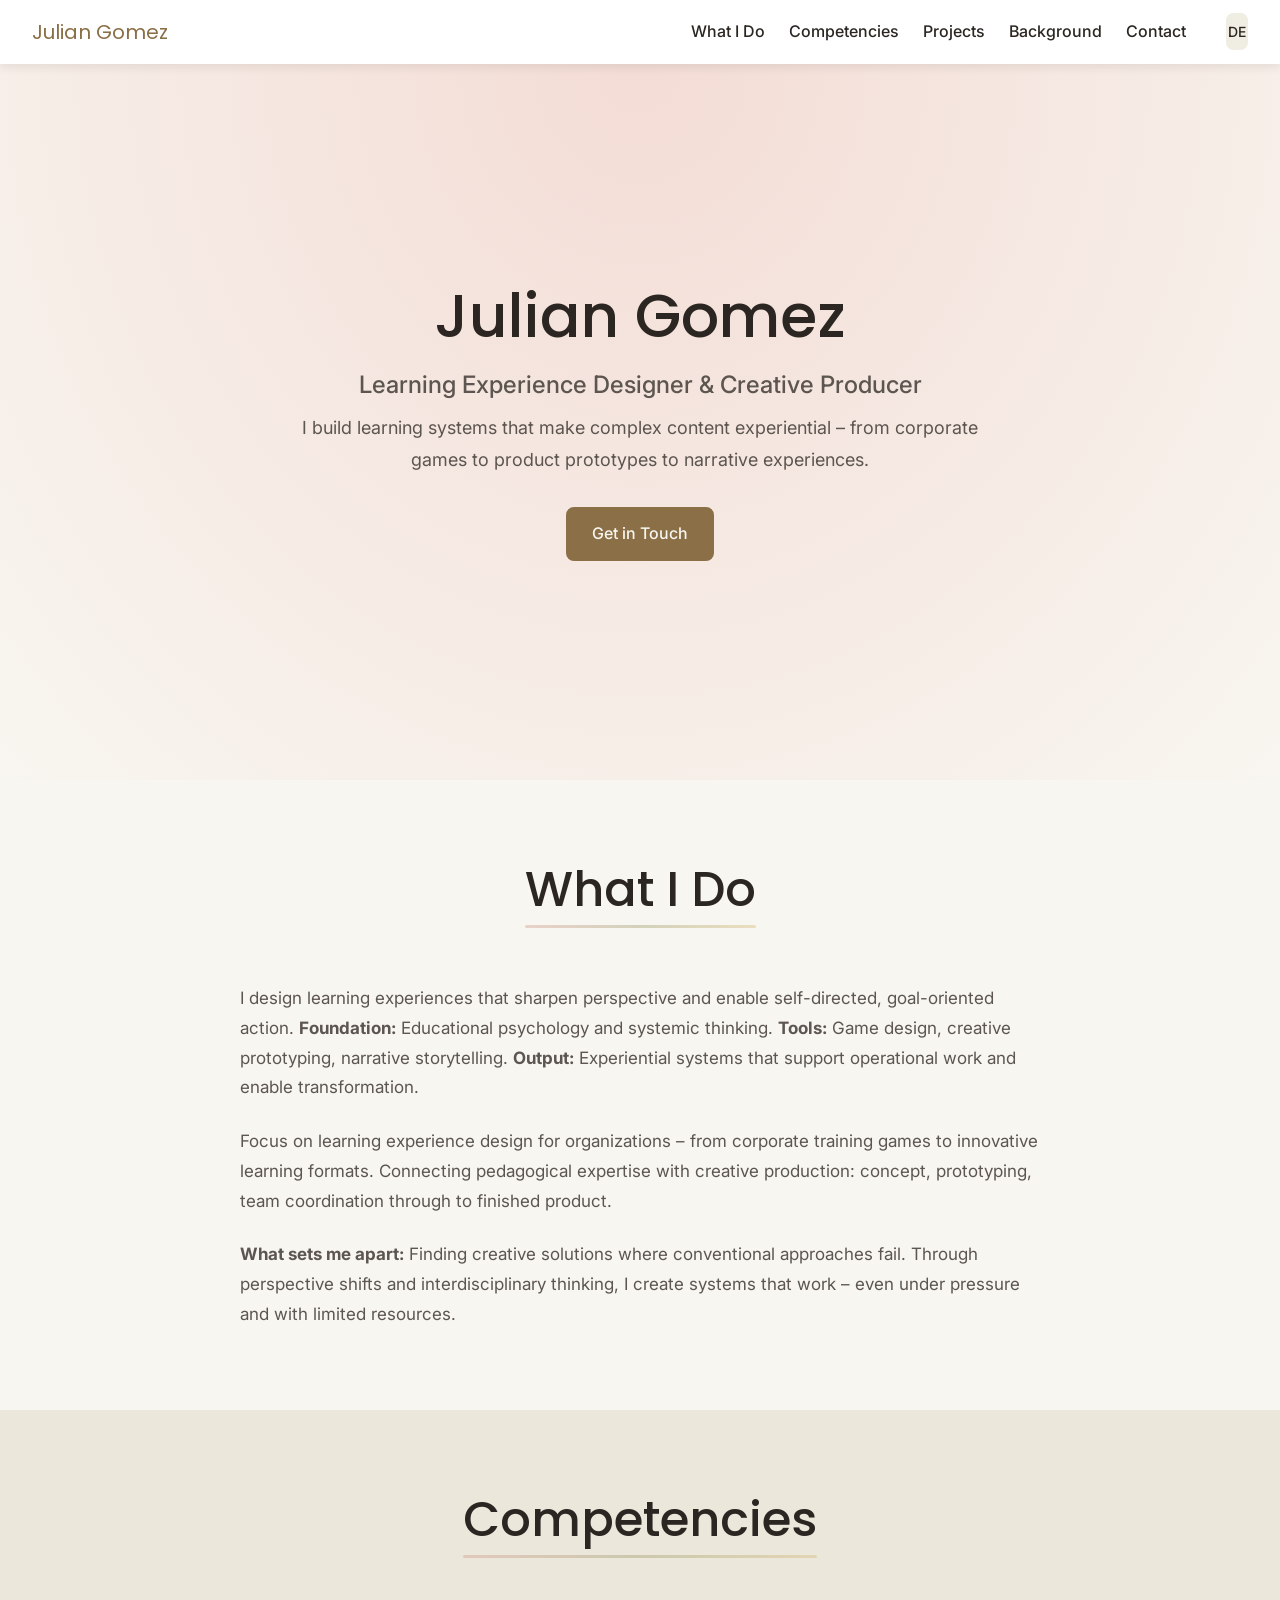
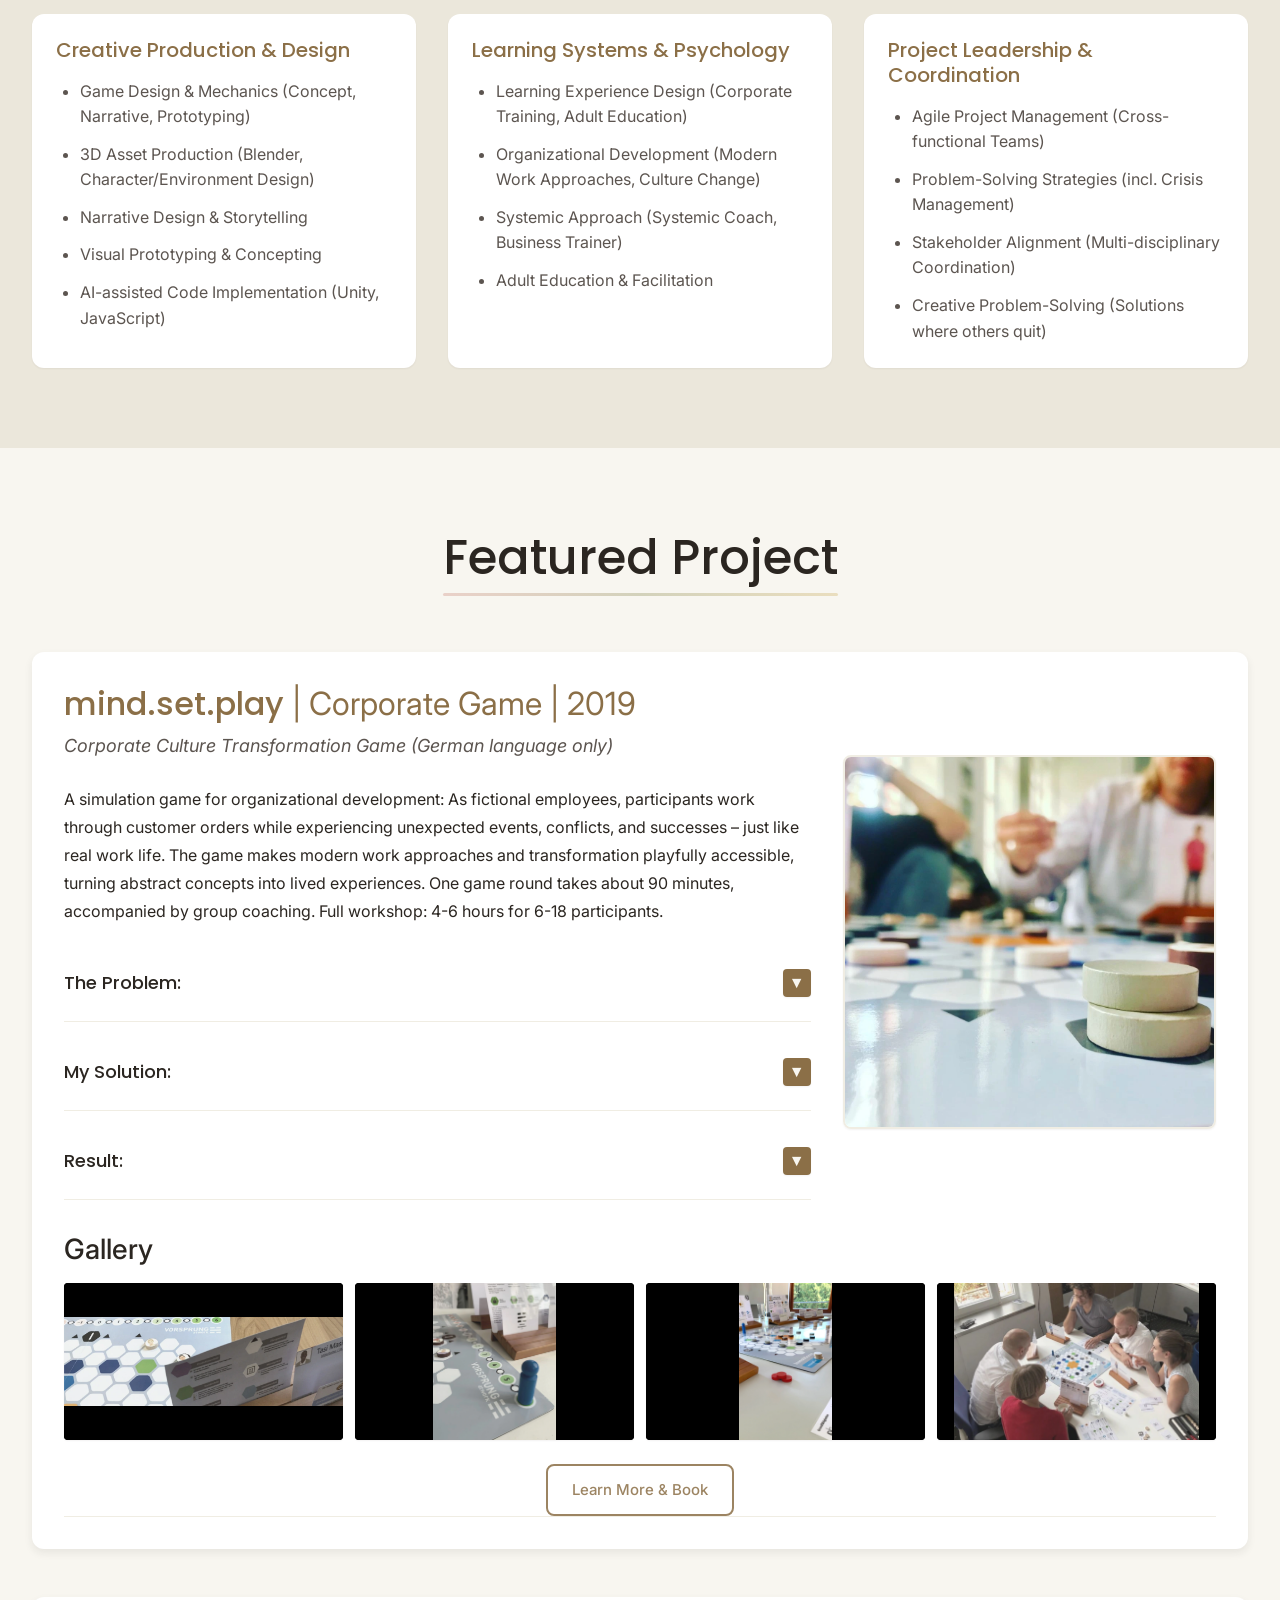
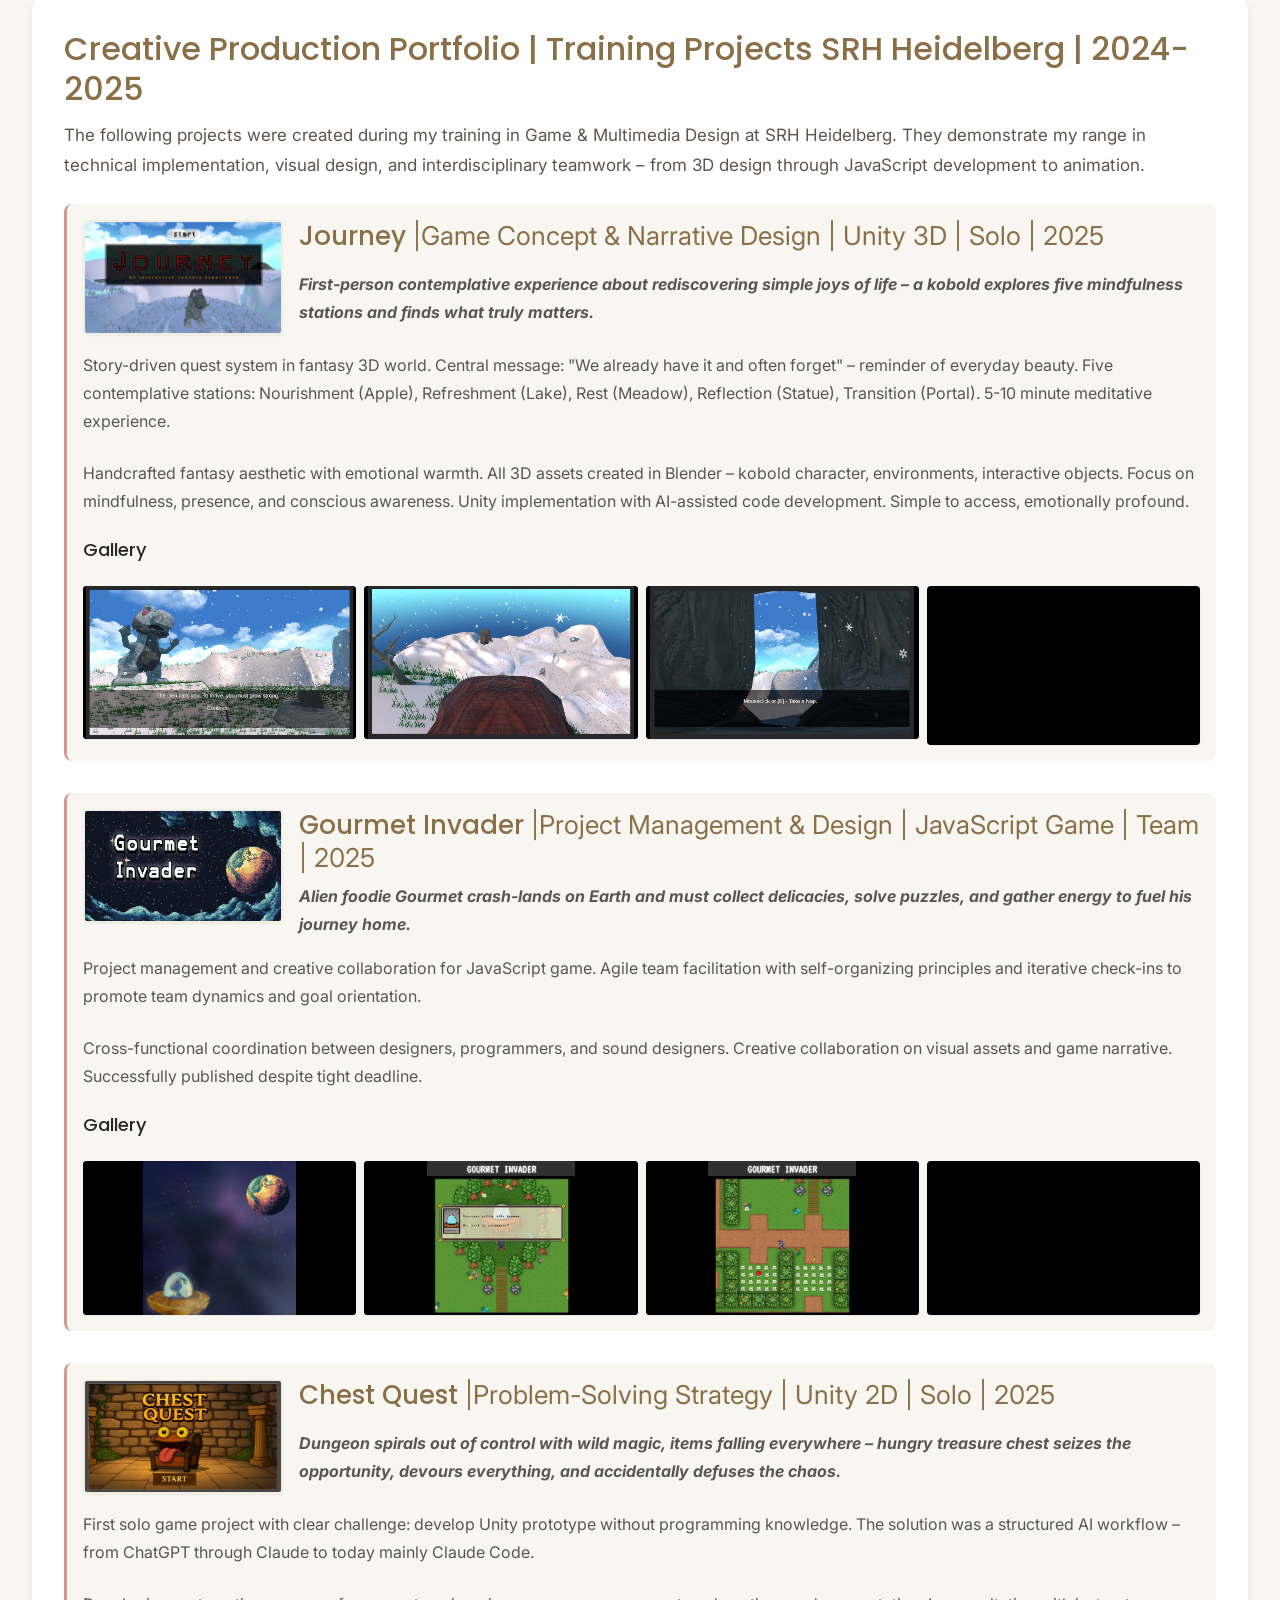
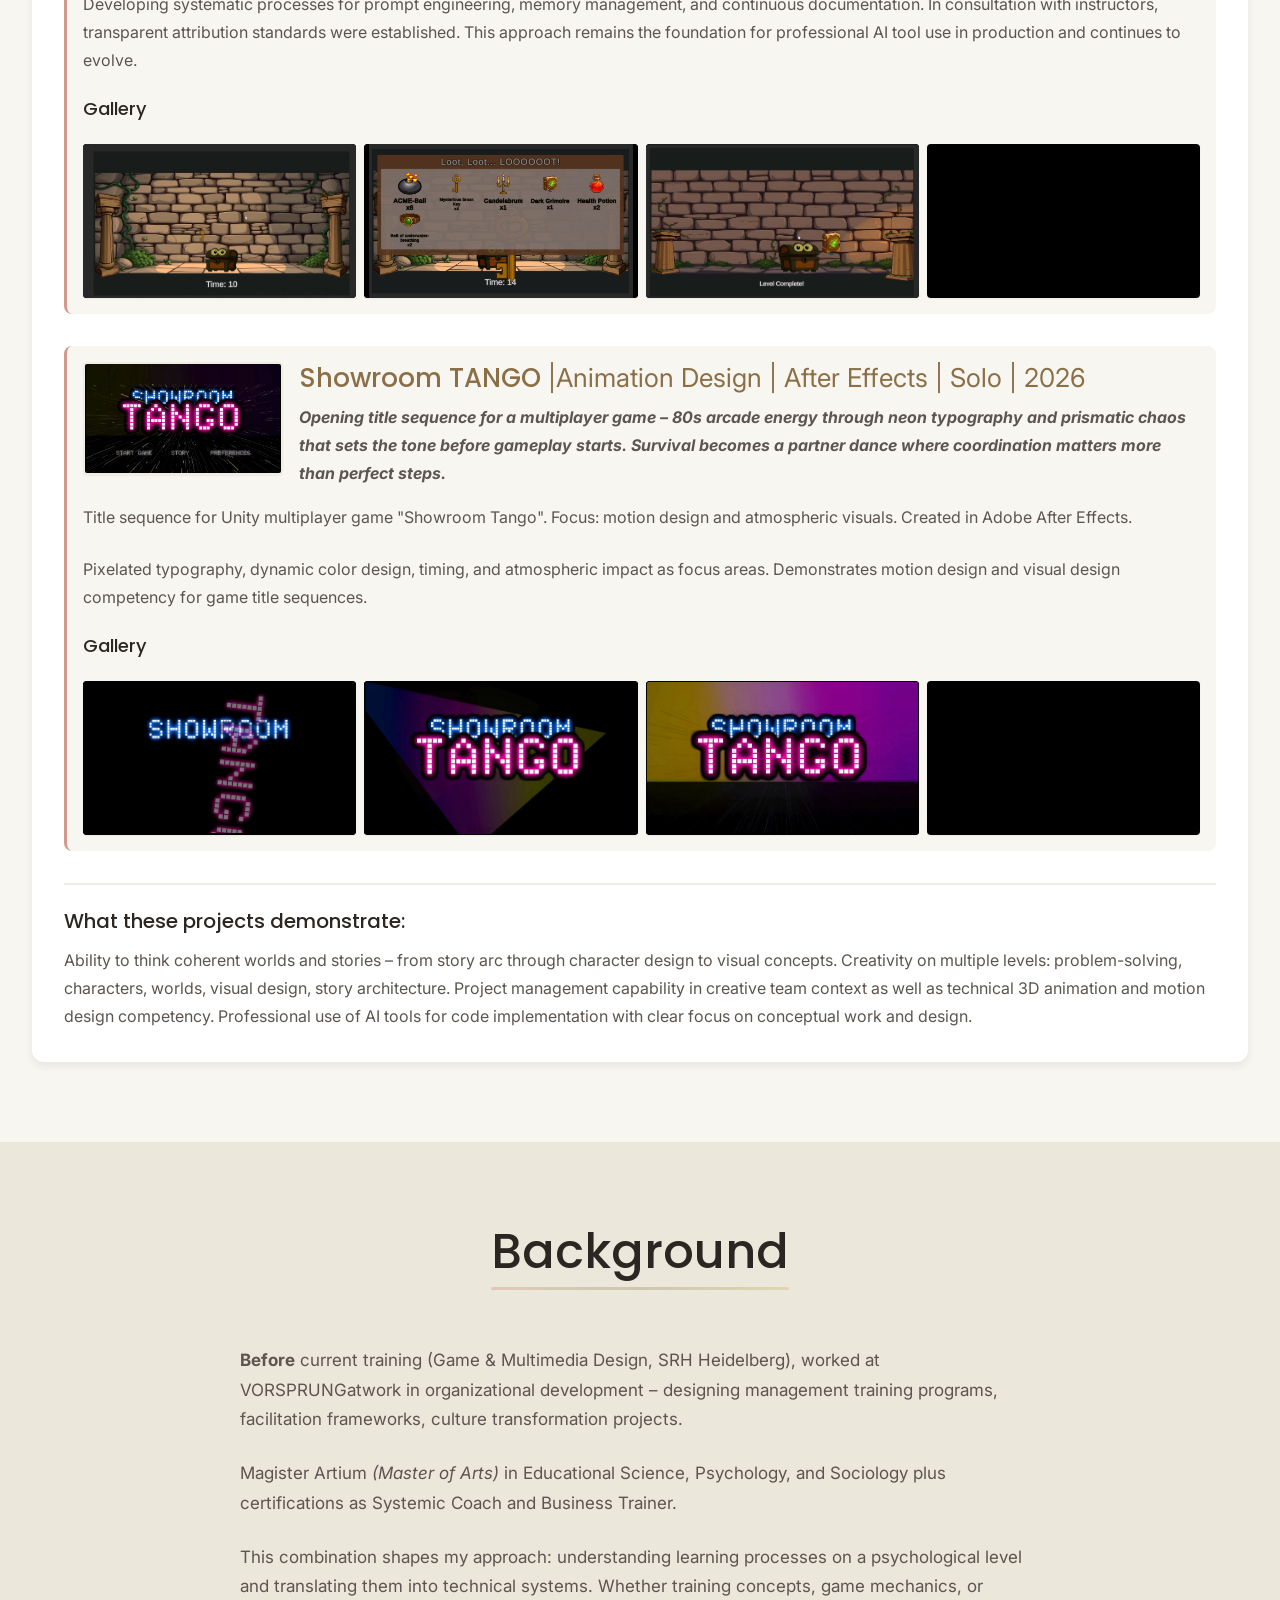
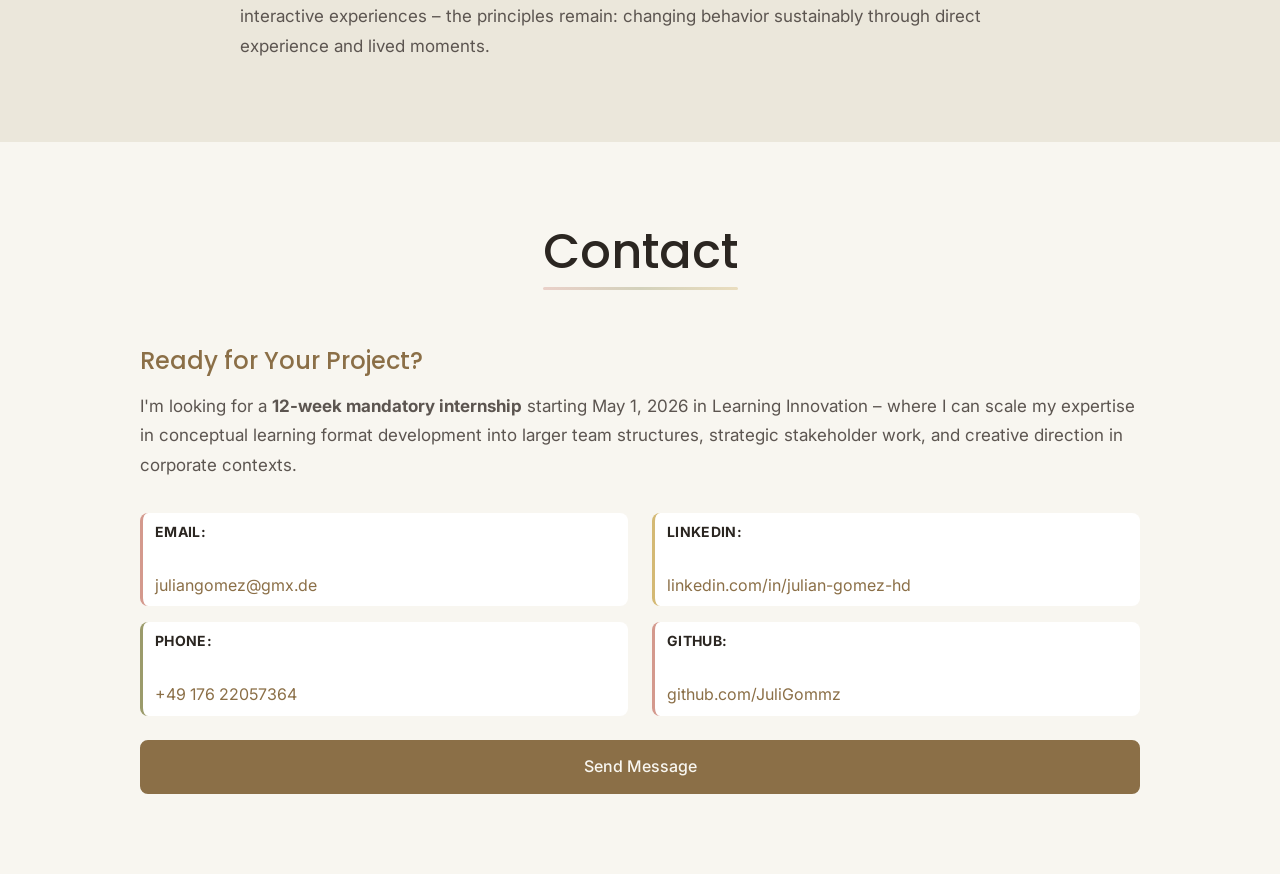
==== index-en.html @ b757d5c6 "feat: Migrate images to WebP and fix video layout issues - Convert all project images from JPG/PNG t" ====
<!DOCTYPE html>
<html lang="en">
<head>
    <meta charset="UTF-8">
    <meta name="viewport" content="width=device-width, initial-scale=1.0">

    <!-- SEO Meta Tags -->
    <meta name="description" content="Julian Gomez - Learning Experience Designer & Creative Producer. Creating playful learning systems that make complex content experiential.">
    <meta name="author" content="Julian Gomez">
    <meta name="keywords" content="Learning Experience Design, Game Design, Creative Production, Corporate Training, Julian Gomez">

    <!-- Security Headers -->
    <meta http-equiv="X-Content-Type-Options" content="nosniff">
    <meta http-equiv="X-Frame-Options" content="SAMEORIGIN">
    <meta name="referrer" content="strict-origin-when-cross-origin">

    <!-- Open Graph / Social Media Meta Tags -->
    <meta property="og:type" content="website">
    <meta property="og:title" content="Julian Gomez - Learning Experience Designer">
    <meta property="og:description" content="Creating playful learning systems that make complex content experiential.">
    <meta property="og:locale" content="en_US">

    <title>Julian Gomez - Learning Experience Designer & Creative Producer</title>

    <!-- Preconnect for Performance -->
    <link rel="preconnect" href="https://fonts.googleapis.com">
    <link rel="preconnect" href="https://fonts.gstatic.com" crossorigin>

    <!-- Google Fonts with display=swap for better performance -->
    <link href="https://fonts.googleapis.com/css2?family=Poppins:wght@400;500;600&family=Inter:wght@400;500;600&display=swap" rel="stylesheet">

    <!-- Stylesheet -->
    <link rel="stylesheet" href="css/styles.css?v=20260118b">
</head>

<body>

    <!-- HEADER NAVIGATION -->
    <header class="header">
        <div class="container">
            <nav class="nav">
                <div class="nav__brand">
                    <a href="#hero">Julian Gomez</a>
                </div>
                <button class="nav__toggle" aria-label="Toggle navigation">
                    <span></span>
                    <span></span>
                    <span></span>
                </button>
                <ul class="nav__menu">
                    <li><a href="#about">What I Do</a></li>
                    <li><a href="#competencies">Competencies</a></li>
                    <li><a href="#featured-work">Projects</a></li>
                    <li><a href="#background">Background</a></li>
                    <li><a href="#contact">Contact</a></li>
                    <li class="nav__lang">
                        <a href="index.html" class="lang-toggle" data-lang="en" aria-label="Zur deutschen Version wechseln">DE</a>
                    </li>
                </ul>
            </nav>
        </div>
    </header>

    <!-- SECTION 1: HERO -->
    <section id="hero" class="section section--hero">
        <div class="container">
            <div class="hero">
                <h1 class="hero__title">Julian Gomez</h1>
                <h2 class="hero__subtitle">Learning Experience Designer & Creative Producer</h2>
                <p class="hero__tagline">
                    I build learning systems that make complex content experiential –
                    from corporate games to product prototypes to narrative experiences.
                </p>
                <div class="hero__cta">
                    <a href="#contact" class="btn btn--primary">Get in Touch</a>
                </div>
            </div>
        </div>
    </section>

    <!-- SECTION 2: WHAT I DO -->
    <section id="about" class="section">
        <div class="container">
            <div class="section__header">
                <h2 class="section__title">What I Do</h2>
            </div>

            <div class="about-content">
                <p>
                    I design learning experiences that sharpen perspective and enable self-directed, goal-oriented action.
                    <strong>Foundation:</strong> Educational psychology and systemic thinking.
                    <strong>Tools:</strong> Game design, creative prototyping, narrative storytelling.
                    <strong>Output:</strong> Experiential systems that support operational work and
                    enable transformation.
                </p>

                <p>
                    Focus on learning experience design for organizations – from corporate
                    training games to innovative learning formats. Connecting pedagogical
                    expertise with creative production: concept, prototyping, team coordination
                    through to finished product.
                </p>

                <p>
                    <strong>What sets me apart:</strong> Finding creative solutions where conventional
                    approaches fail. Through perspective shifts and interdisciplinary thinking,
                    I create systems that work – even under pressure and with limited resources.
                </p>
            </div>
        </div>
    </section>

    <!-- SECTION 3: COMPETENCIES -->
    <section id="competencies" class="section section--tinted">
        <div class="container">
            <div class="section__header">
                <h2 class="section__title">Competencies</h2>
            </div>

            <div class="competency-grid">
                <div class="competency-pillar">
                    <h3>Creative Production & Design</h3>
                    <ul>
                        <li>Game Design & Mechanics (Concept, Narrative, Prototyping)</li>
                        <li>3D Asset Production (Blender, Character/Environment Design)</li>
                        <li>Narrative Design & Storytelling</li>
                        <li>Visual Prototyping & Concepting</li>
                        <li>AI-assisted Code Implementation (Unity, JavaScript)</li>
                    </ul>
                </div>

                <div class="competency-pillar">
                    <h3>Learning Systems & Psychology</h3>
                    <ul>
                        <li>Learning Experience Design (Corporate Training, Adult Education)</li>
                        <li>Organizational Development (Modern Work Approaches, Culture Change)</li>
                        <li>Systemic Approach (Systemic Coach, Business Trainer)</li>
                        <li>Adult Education & Facilitation</li>
                    </ul>
                </div>

                <div class="competency-pillar">
                    <h3>Project Leadership & Coordination</h3>
                    <ul>
                        <li>Agile Project Management (Cross-functional Teams)</li>
                        <li>Problem-Solving Strategies (incl. Crisis Management)</li>
                        <li>Stakeholder Alignment (Multi-disciplinary Coordination)</li>
                        <li>Creative Problem-Solving (Solutions where others quit)</li>
                    </ul>
                </div>
            </div>
        </div>
    </section>

    <!-- SECTION 4: FEATURED WORK -->
    <section id="featured-work" class="section">
        <div class="container">
            <div class="section__header">
                <h2 class="section__title">Featured Project</h2>
            </div>

            <!-- Featured Project #1: mind.set.play -->
            <article class="featured-project">
                <div class="featured-project__content">
                    <div class="featured-project__text">
                        <h3 class="featured-project__title"><span class="game-name">mind.set.play</span> <span class="project-meta-inline">| Corporate Game | 2019</span></h3>
                        <p class="featured-project__subtitle">Corporate Culture Transformation Game (German language only)</p>

                        <p class="featured-project__description">
                            A simulation game for organizational development: As fictional employees,
                            participants work through customer orders while experiencing unexpected
                            events, conflicts, and successes – just like real work life.
                            The game makes modern work approaches and transformation playfully
                            accessible, turning abstract concepts into lived experiences.
                            One game round takes about 90 minutes, accompanied by group coaching.
                            Full workshop: 4-6 hours for 6-18 participants.
                        </p>

                        <div class="project-section collapsible">
                            <h4 class="collapsible-header">The Problem: <span class="toggle-icon">▼</span></h4>
                            <div class="collapsible-content">
                                <p>
                                    A previous attempt to turn VORSPRUNGatwork's consulting approach –
                                    based on modern work methods – into an experiential simulation game
                                    failed despite five-figure investment and external expertise. The team
                                    was skeptical about game-based learning. I got the project without
                                    knowing this history.
                                </p>
                            </div>
                        </div>

                        <div class="project-section collapsible">
                            <h4 class="collapsible-header">My Solution: <span class="toggle-icon">▼</span></h4>
                            <div class="collapsible-content">
                                <p>
                                    Iterative development with continuous stakeholder feedback.
                                    Focus on simplicity: Role-switching mechanics combined with
                                    VUCA event simulation. Players directly experience how personal
                                    mindset and team dynamics work under pressure. Ready for deployment
                                    with 6-18 participants and facilitator guide.
                                </p>
                            </div>
                        </div>

                        <div class="project-section collapsible">
                            <h4 class="collapsible-header">Result: <span class="toggle-icon">▼</span></h4>
                            <div class="collapsible-content">
                                <p>
                                    Successfully deployed in corporate training sessions. From skeptical
                                    team to working product.
                                </p>

                                <p>
                                    <strong>Proof:</strong> Creative perspective shifts
                                    solve problems where conventional approaches fail.
                                </p>
                            </div>
                        </div>
                    </div>

                    <div class="featured-project__image">
                        <img src="media/images/mindsetplay-thumbnail.webp" alt="mind.set.play board game overview" class="featured-thumbnail">
                    </div>
                </div>

                <!-- Gallery -->
                <div class="project-gallery collapsible">
                    <h4 class="gallery-title collapsible-header">Gallery <span class="toggle-icon">▼</span></h4>
                    <div class="gallery-grid collapsible-content">
                        <div class="gallery-item" data-lightbox="mindsetplay-1">
                            <img src="media/images/mindsetplay-1.webp" alt="mind.set.play board game overview with role cards and VUCA mechanics" loading="lazy">
                            <p class="gallery-caption">Board game overview with role cards and VUCA mechanics</p>
                        </div>
                        <div class="gallery-item" data-lightbox="mindsetplay-2">
                            <img src="media/images/mindsetplay-2.webp" alt="mind.set.play gameplay session with corporate team participants" loading="lazy">
                            <p class="gallery-caption">Gameplay session with corporate team participants</p>
                        </div>
                        <div class="gallery-item" data-lightbox="mindsetplay-3">
                            <img src="media/images/mindsetplay-3.webp" alt="mind.set.play game materials and facilitator guide closeup" loading="lazy">
                            <p class="gallery-caption">Game materials and facilitator guide closeup</p>
                        </div>
                        <div class="gallery-item" data-lightbox="mindsetplay-4">
                            <img src="media/images/mindsetplay-4.webp" alt="mind.set.play workshop debrief discussion in corporate setting" loading="lazy">
                            <p class="gallery-caption">Workshop debrief discussion in corporate setting</p>
                        </div>
                    </div>

                    <!-- Testimonial -->
                    <blockquote class="testimonial-placeholder">
                        <p>"Lorem ipsum dolor sit amet, consetetur sadipscing elitr, sed diam nonumy eirmod tempor invidunt ut labore et dolore magna aliquyam erat, sed diam voluptua. At vero eos et accusam et justo duo dolores et ea"</p>
                        <cite>— Name available on request</cite>
                    </blockquote>

                    <!-- VORSPRUNGatwork CTA -->
                    <div class="project-cta-group">
                        <a href="https://vorsprungat.work/leistungen/mind-set-play/" target="_blank" rel="noopener" class="btn btn--secondary">
                            Learn More & Book
                        </a>
                    </div>
                </div>
            </article>

            <!-- Featured Project #2: Creative Production Range -->
            <article class="featured-project">
                <div class="project-header-simple">
                    <h3 class="featured-project__title">Creative Production Portfolio | Training Projects SRH Heidelberg | 2024-2025</h3>
                    <p class="project-intro">
                        The following projects were created during my training in Game & Multimedia Design
                        at SRH Heidelberg. They demonstrate my range in technical implementation,
                        visual design, and interdisciplinary teamwork – from 3D design through
                        JavaScript development to animation.
                    </p>
                </div>

                <div class="project-mini">
                    <h4 class="project-mini__title"><span class="game-name">Journey</span> <span class="project-meta-inline">|Game Concept & Narrative Design | Unity 3D | Solo | 2025</span></h4>
                    <img src="media/images/journey-thumbnail.webp" alt="Journey 3D game thumbnail" class="project-mini-thumb">
                    <p><strong><em>First-person contemplative experience about rediscovering simple joys of life – a kobold explores five mindfulness stations and finds what truly matters.</em></strong></p>
                    <p>Story-driven quest system in fantasy 3D world. Central message: "We already have it and often forget" – reminder of everyday beauty. Five contemplative stations: Nourishment (Apple), Refreshment (Lake), Rest (Meadow), Reflection (Statue), Transition (Portal). 5-10 minute meditative experience.</p>
                    <p>Handcrafted fantasy aesthetic with emotional warmth. All 3D assets created in Blender – kobold character, environments, interactive objects. Focus on mindfulness, presence, and conscious awareness. Unity implementation with AI-assisted code development. Simple to access, emotionally profound.</p>

                    <h5 class="mini-gallery-title">Gallery</h5>
                    <div class="mini-gallery">
                        <div class="gallery-item-mini" data-lightbox="journey-1">
                            <img src="media/images/Journey-1.webp" alt="Journey - Main scene" loading="lazy">
                        </div>
                        <div class="gallery-item-mini" data-lightbox="journey-2">
                            <img src="media/images/Journey-2.webp" alt="Journey - Environment design" loading="lazy">
                        </div>
                        <div class="gallery-item-mini" data-lightbox="journey-3">
                            <img src="media/images/Journey-3.webp" alt="Journey - Gameplay scene" loading="lazy">
                        </div>
                        <div class="gallery-item-mini video-item" data-lightbox="journey-video">
                            <div style="padding:58.45% 0 0 0;position:relative;">
                                <iframe src="https://player.vimeo.com/video/1155971950?badge=0&amp;autopause=0&amp;player_id=0&amp;app_id=58479&amp;autoplay=1&amp;muted=1" frameborder="0" allow="autoplay; fullscreen; picture-in-picture; clipboard-write; encrypted-media; web-share" referrerpolicy="strict-origin-when-cross-origin" style="position:absolute;top:0;left:0;width:100%;height:100%;" title="Journey"></iframe>
                            </div>
                        </div>
                    </div>
                </div>

                <div class="project-mini">
                    <h4 class="project-mini__title"><span class="game-name">Gourmet Invader</span> <span class="project-meta-inline">|Project Management & Design | JavaScript Game | Team | 2025</span></h4>
                    <img src="media/images/gourmet-thumbnail.webp" alt="Gourmet Invader game thumbnail" class="project-mini-thumb">
                    <p><strong><em>Alien foodie Gourmet crash-lands on Earth and must collect delicacies, solve puzzles, and gather energy to fuel his journey home.</em></strong></p>
                    <p>Project management and creative collaboration for JavaScript game. Agile team facilitation with self-organizing principles and iterative check-ins to promote team dynamics and goal orientation.</p>
                    <p>Cross-functional coordination between designers, programmers, and sound designers. Creative collaboration on visual assets and game narrative. Successfully published despite tight deadline.</p>

                    <h5 class="mini-gallery-title">Gallery</h5>
                    <div class="mini-gallery">
                        <div class="gallery-item-mini" data-lightbox="gourmet-1">
                            <img src="media/images/gourmet-gameplay-1.webp" alt="Gourmet Invader - Gameplay scene 1" loading="lazy">
                        </div>
                        <div class="gallery-item-mini" data-lightbox="gourmet-2">
                            <img src="media/images/gourmet-gameplay-2.webp" alt="Gourmet Invader - Gameplay scene 2" loading="lazy">
                        </div>
                        <div class="gallery-item-mini" data-lightbox="gourmet-3">
                            <img src="media/images/gourmet-gameplay-3.webp" alt="Gourmet Invader - Gameplay scene 3" loading="lazy">
                        </div>
                        <div class="gallery-item-mini video-item" data-lightbox="gourmet-video">
                            <div style="padding:56.25% 0 0 0;position:relative;">
                                <iframe src="https://player.vimeo.com/video/1155972528?badge=0&amp;autopause=0&amp;player_id=0&amp;app_id=58479&amp;autoplay=1&amp;muted=1&amp;loop=1" frameborder="0" allow="autoplay; fullscreen; picture-in-picture; clipboard-write; encrypted-media; web-share" referrerpolicy="strict-origin-when-cross-origin" style="position:absolute;top:0;left:0;width:100%;height:100%;" title="gourmet-gameplay1"></iframe>
                            </div>
                        </div>
                    </div>
                </div>

                <div class="project-mini">
                    <h4 class="project-mini__title"><span class="game-name">Chest Quest</span> <span class="project-meta-inline">|Problem-Solving Strategy | Unity 2D | Solo | 2025</span></h4>
                    <img src="media/images/chest-thumbnail.webp" alt="Chest Quest game thumbnail" class="project-mini-thumb">
                    <p><strong><em>Dungeon spirals out of control with wild magic, items falling everywhere – hungry treasure chest seizes the opportunity, devours everything, and accidentally defuses the chaos.</em></strong></p>
                    <p>First solo game project with clear challenge: develop Unity prototype without programming knowledge. The solution was a structured AI workflow – from ChatGPT through Claude to today mainly Claude Code.</p>
                    <p>Developing systematic processes for prompt engineering, memory management, and continuous documentation. In consultation with instructors, transparent attribution standards were established. This approach remains the foundation for professional AI tool use in production and continues to evolve.</p>

                    <h5 class="mini-gallery-title">Gallery</h5>
                    <div class="mini-gallery">
                        <div class="gallery-item-mini" data-lightbox="chest-2">
                            <img src="media/images/Chest-2.webp" alt="Chest Quest - UI design" loading="lazy">
                        </div>
                        <div class="gallery-item-mini" data-lightbox="chest-3">
                            <img src="media/images/Chest-3.webp" alt="Chest Quest - Level design" loading="lazy">
                        </div>
                        <div class="gallery-item-mini" data-lightbox="chest-4">
                            <img src="media/images/Chest-4.webp" alt="Chest Quest - Character and environment" loading="lazy">
                        </div>
                        <div class="gallery-item-mini video-item" data-lightbox="chest-video">
                            <div style="padding:56.25% 0 0 0;position:relative;">
                                <iframe src="https://player.vimeo.com/video/1155972859?badge=0&amp;autopause=0&amp;player_id=0&amp;app_id=58479&amp;autoplay=1&amp;muted=1&amp;loop=1" frameborder="0" allow="autoplay; fullscreen; picture-in-picture; clipboard-write; encrypted-media; web-share" referrerpolicy="strict-origin-when-cross-origin" style="position:absolute;top:0;left:0;width:100%;height:100%;" title="Chest"></iframe>
                            </div>
                        </div>
                    </div>
                </div>

                <div class="project-mini">
                    <h4 class="project-mini__title"><span class="game-name">Showroom TANGO</span> <span class="project-meta-inline">|Animation Design | After Effects | Solo | 2026</span></h4>
                    <img src="media/images/Tango-thumbnail.webp" alt="Showroom TANGO animation thumbnail" class="project-mini-thumb">
                    <p><strong><em>Opening title sequence for a multiplayer game – 80s arcade energy through neon typography and prismatic chaos that sets the tone before gameplay starts. Survival becomes a partner dance where coordination matters more than perfect steps.</em></strong></p>
                    <p>Title sequence for Unity multiplayer game "Showroom Tango". Focus: motion design and atmospheric visuals. Created in Adobe After Effects.</p>
                    <p>Pixelated typography, dynamic color design, timing, and atmospheric impact as focus areas. Demonstrates motion design and visual design competency for game title sequences.</p>

                    <h5 class="mini-gallery-title">Gallery</h5>
                    <div class="mini-gallery">
                        <div class="gallery-item-mini" data-lightbox="tango-1">
                            <img src="media/images/Tango-1.webp" alt="Showroom TANGO - Neon typography opening" loading="lazy">
                        </div>
                        <div class="gallery-item-mini" data-lightbox="tango-2">
                            <img src="media/images/Tango-2.webp" alt="Showroom TANGO - Prism effects" loading="lazy">
                        </div>
                        <div class="gallery-item-mini" data-lightbox="tango-3">
                            <img src="media/images/Tango-3.webp" alt="Showroom TANGO - Bullet hell explosion" loading="lazy">
                        </div>
                        <div class="gallery-item-mini video-item" data-lightbox="tango-video">
                            <div style="padding:56.25% 0 0 0;position:relative;">
                                <iframe src="https://player.vimeo.com/video/1155971439?badge=0&amp;autopause=0&amp;player_id=0&amp;app_id=58479&amp;autoplay=1&amp;muted=1&amp;loop=1" frameborder="0" allow="autoplay; fullscreen; picture-in-picture; clipboard-write; encrypted-media; web-share" referrerpolicy="strict-origin-when-cross-origin" style="position:absolute;top:0;left:0;width:100%;height:100%;object-fit:cover;" title="Tango_Animation"></iframe>
                            </div>
                        </div>
                    </div>
                </div>

                <div class="project-conclusion">
                    <h4>What these projects demonstrate:</h4>
                    <p>
                        Ability to think coherent worlds and stories – from story arc
                        through character design to visual concepts. Creativity on
                        multiple levels: problem-solving, characters, worlds, visual design,
                        story architecture. Project management capability in creative team context as well as
                        technical 3D animation and motion design competency. Professional
                        use of AI tools for code implementation with clear focus on
                        conceptual work and design.
                    </p>
                </div>
            </article>
        </div>
    </section>

    <!-- SECTION 5: BACKGROUND -->
    <section id="background" class="section section--tinted">
        <div class="container">
            <div class="section__header">
                <h2 class="section__title">Background</h2>
            </div>

            <div class="background-content">
                <p>
                    <strong>Before</strong> current training (Game & Multimedia Design, SRH Heidelberg),
                    worked at VORSPRUNGatwork in organizational development – designing
                    management training programs, facilitation frameworks, culture
                    transformation projects.
                </p>

                <p>
                    Magister Artium <em>(Master of Arts)</em> in Educational Science, Psychology, and Sociology plus
                    certifications as Systemic Coach and Business Trainer.
                </p>

                <p>
                    This combination shapes my approach: understanding learning processes
                    on a psychological level and translating them into technical systems.
                    Whether training concepts, game mechanics, or interactive experiences –
                    the principles remain: changing behavior sustainably through direct
                    experience and lived moments.
                </p>
            </div>
        </div>
    </section>

    <!-- SECTION 6: CONTACT -->
    <section id="contact" class="section">
        <div class="container">
            <div class="section__header">
                <h2 class="section__title">Contact</h2>
            </div>

            <div class="contact-wrapper">
                <div class="contact-info">
                    <h3>Ready for Your Project?</h3>
                    <p>I'm looking for a <strong>12-week mandatory internship</strong> starting May 1, 2026 in Learning Innovation – where I can scale my expertise in conceptual learning format development into larger team structures, strategic stakeholder work, and creative direction in corporate contexts.</p>
                </div>

                <div class="contact-grid-new">
                    <div class="contact-details-left">
                        <p><strong>Email:</strong><br><a href="mailto:juliangomez@gmx.de">juliangomez@gmx.de</a></p>
                        <p><strong>Phone:</strong><br><a href="tel:+4917622057364">+49 176 22057364</a></p>
                    </div>
                    <div class="contact-details-right">
                        <p><strong>LinkedIn:</strong><br><a href="https://linkedin.com/in/julian-gomez-hd" target="_blank" rel="noopener noreferrer">linkedin.com/in/julian-gomez-hd</a></p>
                        <p><strong>GitHub:</strong><br><a href="https://github.com/JuliGommz" target="_blank" rel="noopener noreferrer">github.com/JuliGommz</a></p>
                    </div>
                    <div class="contact-cta">
                        <a href="mailto:juliangomez@gmx.de" class="btn btn--primary">Send Message</a>
                    </div>
                </div>
            </div>
        </div>
    </section>

    <!-- LIGHTBOX -->
    <div class="lightbox" id="lightbox">
        <button class="lightbox-close" id="lightbox-close" aria-label="Close lightbox">&times;</button>
        <button class="lightbox-arrow lightbox-arrow--left" id="lightbox-prev" aria-label="Previous image">&#10094;</button>
        <div class="lightbox-content" id="lightbox-content">
            <!-- Image will be injected here -->
        </div>
        <button class="lightbox-arrow lightbox-arrow--right" id="lightbox-next" aria-label="Next image">&#10095;</button>
    </div>

    <!-- Main JavaScript -->
    <script src="js/main.js"></script>

    <!-- Vimeo Player API -->
    <script src="https://player.vimeo.com/api/player.js"></script>

</body>
</html>
---- css/styles.css ----
/* VARIABLES - BASE (Shared) */
:root {
  /* Colors */
  --bg-primary: #F8F6F0;
  --bg-secondary: #F0EDE3;
  --bg-elevated: #FFFFFF;
  --bg-tinted: #EBE7DB;
  --text-primary: #2B2621;
  --text-secondary: #5C5550;
  --text-tertiary: #8C8580;
  --text-inverse: #F8F6F0;
  --pillar-human-primary: #D4998D;
  --pillar-human-light: #E8C7BD;
  --pillar-learning-primary: #9B9B6B;
  --pillar-learning-light: #C5C5A5;
  --pillar-ai-primary: #D4B974;
  --pillar-ai-light: #E8D9AD;
  --accent-primary: #8B6F47;
  --accent-primary-hover: #6B5437;

  /* Shadows */
  --shadow-sm: 0 1px 2px rgba(43, 38, 33, 0.06);
  --shadow-md: 0 4px 8px rgba(43, 38, 33, 0.08);
  --shadow-lg: 0 8px 16px rgba(43, 38, 33, 0.10);
  --shadow-xl: 0 12px 24px rgba(43, 38, 33, 0.12);

  /* Typography */
  --font-serif: 'Poppins', -apple-system, BlinkMacSystemFont, sans-serif;
  --font-sans: 'Inter', Arial, sans-serif;

  /* Spacing */
  --space-2: 0.5rem;
  --space-3: 0.75rem;
  --space-4: 1rem;
  --space-6: 1.5rem;
  --space-8: 2rem;
  --space-12: 3rem;
  --space-16: 4rem;

  /* Border Radius */
  --radius-sm: 0.25rem;
  --radius-md: 0.5rem;
  --radius-lg: 0.75rem;
  --radius-full: 9999px;

  /* Transitions */
  --transition-base: 250ms ease-in-out;

  /* Breakpoints */
  --breakpoint-sm: 40rem;
  --breakpoint-md: 48rem;
  --breakpoint-lg: 64rem;
  --breakpoint-xl: 80rem;
}

/* ============================================================================
   RESET & BASE STYLES
   ============================================================================ */
*, *::before, *::after { box-sizing: border-box; margin: 0; padding: 0; }

body {
  font-family: var(--font-sans);
  font-size: 16px;
  line-height: 1.6;
  color: var(--text-primary);
  background-color: var(--bg-primary);
  overflow-x: hidden;
  transition: background-color 0.4s ease;
}

h1, h2, h3, h4, h5 {
  font-family: var(--font-serif);
  font-weight: 500;
  line-height: 1.25;
}

a {
  color: var(--accent-primary);
  text-decoration: none;
  transition: color var(--transition-base);
}
a:hover { text-decoration: underline; }

button {
  cursor: pointer;
  background: none;
  border: none;
  font: inherit;
}

/* ============================================================================
   LAYOUT COMPONENTS
   ============================================================================ */

/* Container */
.container {
  width: 100%;
  max-width: 1280px;
  margin: 0 auto;
  padding: 0 1rem;
}
@media (min-width: 768px) { .container { padding: 0 2rem; } }

/* SECTION */
.section {
  padding: 4rem 0;
  transition: background-color 0.4s ease;
}
@media (min-width: 768px) { .section { padding: 5rem 0; } }

.section--hero {
  min-height: 80vh;
  display: flex;
  align-items: center;
  background: radial-gradient(ellipse at top, #F3DCD5, #F8F6F0);
  transition: background 0.2s ease;
}

.section--tinted {
  background-color: var(--bg-tinted);
}

/* ============================================================================
   HERO SECTION
   ============================================================================ */

.hero {
  text-align: center;
  max-width: 800px;
  margin: 0 auto;
}
.hero__title {
  font-size: 2.25rem;
  margin-bottom: var(--space-4);
}
@media (min-width: 768px) { .hero__title { font-size: 3rem; } }
@media (min-width: 1024px) { .hero__title { font-size: 3.75rem; } }
.hero__subtitle {
  font-size: 1.5rem;
  color: var(--text-secondary);
  font-family: var(--font-sans);
  font-weight: 500;
  margin-bottom: var(--space-3);
}
.hero__tagline {
  font-size: 1.125rem;
  color: var(--text-secondary);
  margin-bottom: var(--space-8);
  line-height: 1.75;
  max-width: 700px;
  margin-left: auto;
  margin-right: auto;
}
.hero__cta {
  display: flex;
  flex-direction: column;
  gap: var(--space-3);
  align-items: center;
}
@media (min-width: 640px) {
  .hero__cta {
    flex-direction: row;
    justify-content: center;
  }
}

/* ============================================================================
   BUTTON COMPONENTS
   ============================================================================ */

.btn {
  display: inline-flex;
  align-items: center;
  padding: 0.75rem 1.5rem;
  font-weight: 500;
  border-radius: var(--radius-md);
  transition: all var(--transition-base);
  min-height: 44px;
}
.btn--primary {
  background-color: var(--accent-primary);
  color: var(--text-inverse);
  border: 2px solid var(--accent-primary);
}
.btn--primary:hover {
  background-color: var(--accent-primary-hover);
  transform: translateY(-2px);
  box-shadow: var(--shadow-md);
  text-decoration: none;
}

.btn--secondary {
  background-color: transparent;
  color: var(--accent-primary);
  border: 2px solid var(--accent-primary);
}
.btn--secondary:hover {
  background-color: var(--accent-primary);
  color: var(--text-inverse);
  text-decoration: none;
}

/* ============================================================================
   SECTION HEADERS & TITLES
   ============================================================================ */

.section__header {
  margin-bottom: 3rem;
  text-align: center;
}
.section__title {
  font-size: 1.875rem;
  margin-bottom: var(--space-4);
  position: relative;
  display: inline-block;
}
@media (min-width: 768px) { .section__title { font-size: 2.25rem; } }
@media (min-width: 1024px) { .section__title { font-size: 3rem; } }

/* Pillar Gradient Underline */
.section__title::after {
  content: '';
  position: absolute;
  bottom: -0.5rem;
  left: 0;
  right: 0;
  height: 0.1875rem;
  background: linear-gradient(90deg, var(--pillar-human-primary) 0%, var(--pillar-learning-primary) 50%, var(--pillar-ai-primary) 100%);
  border-radius: 0.125rem;
  opacity: 0.4;
}

/* ============================================================================
   CONTENT SECTIONS
   ============================================================================ */

/* About Section */
.about-content {
  max-width: 800px;
  margin: 0 auto;
}

.about-content p {
  color: var(--text-secondary);
  line-height: 1.75;
  margin-bottom: var(--space-6);
  font-size: 1.0625rem;
}

.about-content p:last-child {
  margin-bottom: 0;
}

/* Competency Grid */
.competency-grid {
  display: grid;
  grid-template-columns: 1fr;
  gap: var(--space-8);
}

@media (min-width: 768px) {
  .competency-grid {
    grid-template-columns: repeat(3, 1fr);
  }
}

.competency-pillar {
  background: var(--bg-elevated);
  padding: var(--space-6);
  border-radius: var(--radius-lg);
  box-shadow: var(--shadow-sm);
  transition: transform var(--transition-base), box-shadow var(--transition-base);
}

.competency-pillar:hover {
  transform: translateY(-4px);
  box-shadow: var(--shadow-md);
}

.competency-pillar h3 {
  font-size: 1.25rem;
  margin-bottom: var(--space-4);
  color: var(--accent-primary);
}

.competency-pillar ul {
  list-style: disc;
  padding-inline-start: 1.5rem;
  margin: 0;
}

.competency-pillar li {
  color: var(--text-secondary);
  margin-bottom: var(--space-3);
  line-height: 1.6;
}

.competency-pillar li:last-child {
  margin-bottom: 0;
}

/* ============================================================================
   PROJECT SECTIONS
   ============================================================================ */

/* Featured Projects */
.featured-project {
  background: var(--bg-elevated);
  border-radius: var(--radius-lg);
  padding: var(--space-8);
  margin-bottom: var(--space-12);
  box-shadow: var(--shadow-md);
  transition: transform var(--transition-base), box-shadow var(--transition-base);
}

.featured-project:hover {
  transform: translateY(-4px);
  box-shadow: var(--shadow-lg);
}

.featured-project:last-child {
  margin-bottom: 0;
}

/* Featured Project Content Layout */
.featured-project__content {
  display: grid;
  grid-template-columns: 1fr;
  gap: var(--space-6);
  margin-bottom: var(--space-8);
}

@media (min-width: 768px) {
  .featured-project__content {
    grid-template-columns: 2fr 1fr;
    gap: var(--space-8);
  }
}

.featured-project__text {
  /* Text column on the left */
}

.featured-project__image {
  display: flex;
  align-items: center;
  justify-content: center;
}

.featured-thumbnail {
  width: 100%;
  height: auto;
  border-radius: var(--radius-md);
  border: 2px solid var(--bg-secondary);
  box-shadow: var(--shadow-sm);
  position: sticky;
  top: 80px;
}

/* Featured Project Title */
.featured-project__title {
  font-size: 1.75rem;
  margin-bottom: var(--space-2);
  color: var(--accent-primary);
}

@media (min-width: 768px) {
  .featured-project__title {
    font-size: 2rem;
  }
}

/* Game Name & Metadata Styling */
.game-name {
  font-weight: 500;
}

.project-meta-inline {
  font-weight: 400;
  font-family: var(--font-sans);
}

.featured-project__subtitle {
  font-size: 1.125rem;
  color: var(--text-secondary);
  font-style: italic;
  margin-bottom: var(--space-6);
}

.featured-project__description {
  margin-bottom: var(--space-8);
  line-height: 1.75;
}

/* Gallery Title */
.gallery-title {
  font-size: 1.5rem;
  color: var(--text-primary);
  margin-top: var(--space-8);
  margin-bottom: var(--space-4);
  font-family: var(--font-sans);
  text-transform: none;
}

@media (min-width: 768px) {
  .gallery-title {
    font-size: 1.75rem;
  }
}

/* Project Gallery Section */
.project-gallery {
  margin-top: var(--space-8);
}

/* Gallery collapsible (mobile only) */
.project-gallery.collapsible .toggle-icon {
  display: inline-flex;
}

.project-gallery.collapsible .gallery-title {
  cursor: pointer;
  user-select: none;
  display: flex;
  align-items: center;
  justify-content: space-between;
  padding: var(--space-3);
  margin: var(--space-4) calc(-1 * var(--space-3)) var(--space-3);
  background-color: var(--bg-secondary);
  border-radius: var(--radius-md);
  transition: all var(--transition-base);
}

.project-gallery.collapsible .gallery-title:hover {
  background-color: var(--bg-tinted);
  padding-inline-start: var(--space-4);
}

.project-gallery.collapsible.active .gallery-title {
  background-color: var(--bg-tinted);
  margin-bottom: var(--space-4);
}

@media (max-width: 767px) {
  .project-gallery.collapsible .collapsible-content {
    max-height: 0;
    overflow: hidden;
    transition: max-height 0.4s ease-out;
  }

  .project-gallery.collapsible.active .collapsible-content {
    max-height: 3000px;
  }

  /* Enhanced mobile visibility */
  .project-gallery.collapsible .toggle-icon {
    width: 2rem;
    height: 2rem;
    font-size: 1.125rem;
  }

  .project-gallery.collapsible .gallery-title {
    box-shadow: var(--shadow-sm);
  }

  .project-gallery.collapsible .gallery-title:active {
    transform: scale(0.98);
    box-shadow: none;
  }
}

@media (min-width: 768px) {
  .project-gallery.collapsible .toggle-icon {
    display: none;
  }

  .project-gallery.collapsible .gallery-title {
    cursor: default;
    display: block;
    padding: 0;
    margin: var(--space-8) 0 var(--space-4);
    background-color: transparent;
    box-shadow: none;
  }

  .project-gallery.collapsible .gallery-title:hover {
    background-color: transparent;
    padding-inline-start: 0;
  }

  .project-gallery.collapsible .collapsible-content {
    max-height: none !important;
    overflow: visible !important;
  }
}

.project-cta-group {
  display: flex;
  gap: var(--space-3);
  margin-top: var(--space-6);
  justify-content: center;
  flex-wrap: wrap;
  opacity: 0.85;
}

.project-cta-group .btn {
  font-size: 0.9375rem;
  padding: var(--space-3) var(--space-6);
}

.project-cta-group .btn--secondary:hover {
  opacity: 1;
}

.project-header {
  margin-bottom: var(--space-6);
  padding-bottom: var(--space-4);
  border-bottom: 2px solid var(--bg-secondary);
}

.project-header-simple {
  margin-bottom: var(--space-6);
}

.project-header-simple h3 {
  font-size: 1.75rem;
  color: var(--accent-primary);
  margin-bottom: var(--space-3);
}

@media (min-width: 768px) {
  .project-header-simple h3 {
    font-size: 2rem;
  }
}

.project-header-simple p {
  color: var(--text-secondary);
  line-height: 1.75;
  font-size: 1.0625rem;
}

.project-meta {
  font-size: 0.9375rem;
  color: var(--text-tertiary);
  font-style: italic;
}

.project-conclusion {
  margin-top: var(--space-8);
  padding-top: var(--space-6);
  border-top: 2px solid var(--bg-secondary);
}

.project-conclusion h4 {
  font-size: 1.25rem;
  color: var(--text-primary);
  margin-bottom: var(--space-3);
}

.project-conclusion p {
  color: var(--text-secondary);
  line-height: 1.75;
}

.project-content {
  display: flex;
  flex-direction: column;
  gap: var(--space-6);
}

.project-intro {
  color: var(--text-secondary);
  line-height: 1.75;
  font-size: 1.0625rem;
  margin-bottom: var(--space-4);
}

.project-section {
  margin-bottom: var(--space-6);
}

.project-section:last-child {
  margin-bottom: 0;
}

.project-section h4 {
  margin-bottom: var(--space-3);
  color: var(--text-primary);
  font-size: 1.125rem;
}

.project-section p {
  color: var(--text-secondary);
  line-height: 1.75;
}

.testimonial-placeholder {
  display: none; /* Hidden until real testimonial is available */
  margin-top: var(--space-8);
  padding: var(--space-6) 0;
  border-inline-start: 3px solid var(--accent-primary);
  padding-inline-start: var(--space-6);
  font-style: italic;
}

.testimonial-placeholder p {
  margin-bottom: var(--space-2);
  color: var(--text-secondary);
  letter-spacing: 0.05em;
}

.testimonial-placeholder cite {
  display: block;
  font-style: normal;
  color: var(--text-tertiary);
  font-size: 0.9375rem;
  margin-top: var(--space-3);
}

/* ============================================================================
   INTERACTIVE COMPONENTS
   ============================================================================ */

/* Collapsible Sections */
.collapsible {
  border-bottom: 1px solid var(--bg-secondary);
}

.collapsible-header {
  cursor: pointer;
  display: flex;
  justify-content: space-between;
  align-items: center;
  padding: var(--space-3) 0;
  transition: color var(--transition-base);
  user-select: none;
}

.collapsible-header:hover {
  color: var(--accent-primary);
}

.toggle-icon {
  display: inline-flex;
  align-items: center;
  justify-content: center;
  width: 1.75rem;
  height: 1.75rem;
  margin-inline-start: var(--space-3);
  background-color: var(--accent-primary);
  color: var(--text-inverse);
  border-radius: var(--radius-sm);
  font-size: 1rem;
  font-weight: 600;
  transition: all var(--transition-base);
  box-shadow: var(--shadow-sm);
}

.collapsible-header:hover .toggle-icon,
.gallery-title:hover .toggle-icon {
  background-color: var(--accent-primary-hover);
  box-shadow: var(--shadow-md);
  transform: scale(1.05);
}

.collapsible.active .toggle-icon,
.project-gallery.collapsible.active .toggle-icon {
  transform: rotate(180deg);
  background-color: var(--pillar-learning-primary);
}

.collapsible-content {
  max-height: 0;
  overflow: hidden;
  transition: max-height 0.3s ease-out;
}

.collapsible.active .collapsible-content {
  max-height: 500px;
  padding-bottom: var(--space-4);
}

/* PROJECT MINI CARDS */
.project-mini {
  margin-bottom: var(--space-8);
  border-inline-start: 3px solid var(--pillar-human-primary);
  background: var(--bg-primary);
  padding: var(--space-4);
  border-radius: var(--radius-md);
  display: grid;
  grid-template-columns: 200px 1fr;
  column-gap: var(--space-4);
  row-gap: 0;
}

@media (max-width: 768px) {
  .project-mini {
    grid-template-columns: 1fr;
  }
}

.project-mini:last-of-type {
  margin-bottom: var(--space-6);
}

.project-mini__title {
  font-size: 1.25rem;
  color: var(--accent-primary);
  font-family: var(--font-serif);
  grid-column: 2 / 3;
  grid-row: 1;
  margin: 0 0 0.5rem 0;
}

@media (min-width: 768px) {
  .project-mini__title {
    font-size: 1.625rem;
  }
}

@media (max-width: 768px) {
  .project-mini__title {
    grid-column: 1 / -1;
    grid-row: auto;
    margin-bottom: var(--space-3);
  }
}

.project-mini p {
  color: var(--text-secondary);
  line-height: 1.75;
  grid-column: 1 / -1;
  margin: 0;
}

.project-mini p:first-of-type {
  grid-column: 2 / 3;
  grid-row: 2;
  margin: 0;
}

.project-mini p:nth-of-type(2) {
  margin-top: var(--space-4);
}

.project-mini p:nth-of-type(3) {
  margin-top: var(--space-6);
}

@media (max-width: 768px) {
  .project-mini p:first-of-type {
    grid-column: 1 / -1;
    grid-row: auto;
  }

  .project-mini p:nth-of-type(2) {
    margin-top: var(--space-6);
  }
}

/* Mini Gallery Title */
.mini-gallery-title {
  font-size: 1.125rem;
  color: var(--text-primary);
  margin-top: var(--space-6);
  margin-bottom: var(--space-3);
  clear: both;
  grid-column: 1 / -1;
}

/* Background Section */
.background-content {
  max-width: 800px;
  margin: 0 auto;
}

.background-content p {
  color: var(--text-secondary);
  line-height: 1.75;
  margin-bottom: var(--space-6);
  font-size: 1.0625rem;
}

.background-content p:last-child {
  margin-bottom: 0;
}

/* CONTACT SECTION - See new layout below at line 1225+ */

/* ============================================================================
   RESPONSIVE BREAKPOINTS
   ============================================================================ */

@media (max-width: 1024px) {
  .competency-grid {
    grid-template-columns: 1fr;
  }
}

@media (max-width: 768px) {
  .hero__cta {
    flex-direction: column;
  }

  .contact-content {
    grid-template-columns: 1fr;
  }

  .section {
    padding: 3rem 0;
  }

  .featured-project {
    padding: var(--space-6);
  }
}

@media (max-width: 480px) {
  .project-section h4 {
    font-size: 1rem;
  }

  .project-title {
    font-size: 1.5rem;
  }

  .hero__title {
    font-size: 2rem;
  }

  .section__title {
    font-size: 1.75rem;
  }
}

/* ============================================================================
   ACCESSIBILITY
   ============================================================================ */

/* Smooth Scroll */
html {
  scroll-behavior: smooth;
}

/* Reduced Motion Support */
@media (prefers-reduced-motion: reduce) {
  *,
  *::before,
  *::after {
    animation-duration: 0.01ms !important;
    animation-iteration-count: 1 !important;
    transition-duration: 0.01ms !important;
    scroll-behavior: auto !important;
  }
}

/* ============================================================================
   NAVIGATION
   ============================================================================ */

.header {
  position: fixed;
  top: 0;
  left: 0;
  right: 0;
  background: var(--bg-elevated);
  box-shadow: var(--shadow-sm);
  z-index: 1000;
  transition: box-shadow var(--transition-base);
}

.header.scrolled {
  box-shadow: var(--shadow-md);
}

.nav {
  display: flex;
  align-items: center;
  justify-content: space-between;
  padding: var(--space-4) 0;
}

.nav__brand a {
  font-family: var(--font-serif);
  font-size: 1.25rem;
  color: var(--accent-primary);
  text-decoration: none;
}

.nav__brand a:hover {
  color: var(--accent-primary-hover);
}

.nav__menu {
  display: none;
  list-style: none;
  align-items: center;
  gap: var(--space-6);
  margin: 0;
  padding: 0;
}

@media (min-width: 768px) {
  .nav__menu {
    display: flex;
  }
}

.nav__menu li a {
  color: var(--text-primary);
  text-decoration: none;
  font-weight: 500;
  transition: color var(--transition-base);
  padding: var(--space-2) 0;
}

.nav__menu li a:hover {
  color: var(--accent-primary);
  text-decoration: none;
}

.nav__lang {
  margin-inline-start: var(--space-4);
}

.lang-toggle {
  padding: var(--space-2) var(--space-4);
  background: var(--bg-secondary);
  border: 2px solid var(--bg-secondary);
  border-radius: var(--radius-md);
  color: var(--text-secondary);
  font-weight: 600;
  font-size: 0.875rem;
  transition: all var(--transition-base);
  cursor: pointer;
}

.lang-toggle:hover {
  background: var(--accent-primary);
  border-color: var(--accent-primary);
  color: var(--text-inverse);
}

.nav__toggle {
  display: flex;
  flex-direction: column;
  gap: 4px;
  background: none;
  border: none;
  cursor: pointer;
  padding: var(--space-2);
}

@media (min-width: 768px) {
  .nav__toggle {
    display: none;
  }
}

.nav__toggle span {
  display: block;
  width: 1.5rem;
  height: 0.125rem;
  background: var(--accent-primary);
  transition: all var(--transition-base);
}

.nav__toggle.active span:nth-child(1) {
  transform: rotate(45deg) translateY(0.5rem);
}

.nav__toggle.active span:nth-child(2) {
  opacity: 0;
}

.nav__toggle.active span:nth-child(3) {
  transform: rotate(-45deg) translateY(-0.5rem);
}

/* Mobile menu */
@media (max-width: 767px) {
  .nav__menu.active {
    display: flex;
    flex-direction: column;
    position: absolute;
    top: 100%;
    left: 0;
    right: 0;
    background: var(--bg-elevated);
    box-shadow: var(--shadow-md);
    padding: var(--space-4);
    gap: var(--space-3);
  }

  .nav__menu.active li {
    width: 100%;
    text-align: center;
  }
}

/* Adjust hero section for fixed header */
.section--hero {
  margin-top: 60px;
}

/* ============================================================================
   MEDIA COMPONENTS
   ============================================================================ */

/* Project Thumbnails */
.project-thumbnail {
  width: 100%;
  max-width: 300px;
  float: right;
  margin: 0 0 var(--space-4) var(--space-6);
  border-radius: var(--radius-md);
  border: 2px solid var(--bg-secondary);
  overflow: hidden;
  box-shadow: var(--shadow-sm);
}

@media (max-width: 768px) {
  .project-thumbnail {
    float: none;
    max-width: 100%;
    margin: 0 0 var(--space-6) 0;
  }
}

.project-thumb-img {
  width: 100%;
  height: auto;
  display: block;
}

/* PROJECT MINI THUMBNAIL */
.project-mini-thumb {
  width: 100%;
  max-width: 200px;
  border-radius: var(--radius-sm);
  border: 2px solid var(--bg-secondary);
  box-shadow: var(--shadow-sm);
  grid-column: 1 / 2;
  grid-row: 1 / 3;
  align-self: start;
}

@media (max-width: 768px) {
  .project-mini-thumb {
    max-width: 100%;
    grid-column: 1 / -1;
    grid-row: auto;
  }
}

/* Gallery Grids */
.gallery-grid {
  display: grid;
  grid-template-columns: repeat(2, 1fr);
  gap: var(--space-3);
  margin-top: var(--space-4);
  clear: both;
}

@media (min-width: 768px) {
  .gallery-grid {
    grid-template-columns: repeat(4, 1fr);
  }
}

@media (max-width: 480px) {
  .gallery-grid {
    grid-template-columns: 1fr;
  }
}

.gallery-item {
  background: #000;
  border-radius: var(--radius-sm);
  overflow: hidden;
  cursor: pointer;
  transition: transform var(--transition-base), box-shadow var(--transition-base);
  box-shadow: var(--shadow-sm);
  aspect-ratio: 16 / 9;
  position: relative;
}

.gallery-item:hover {
  transform: translateY(-2px);
  box-shadow: var(--shadow-md);
}

.gallery-item img {
  width: 100%;
  height: 100%;
  display: block;
  object-fit: contain;
  background: #000;
}

.gallery-item video {
  width: 100%;
  height: 100%;
  display: block;
  object-fit: contain;
  background: #000;
}

.gallery-item.video-item {
  grid-column: span 2;
}

@media (max-width: 480px) {
  .gallery-item.video-item {
    grid-column: span 1;
  }
}

.gallery-caption {
  padding: var(--space-2) var(--space-3);
  color: var(--text-secondary);
  font-size: 0.75rem;
  line-height: 1.4;
  background: rgba(255, 255, 255, 0.95);
  backdrop-filter: blur(4px);
}

/* Mini Gallery */
.mini-gallery {
  display: grid;
  grid-template-columns: repeat(auto-fit, minmax(100px, 1fr));
  gap: var(--space-2);
  margin-top: var(--space-3);
  clear: both;
  grid-column: 1 / -1;
}

@media (min-width: 640px) {
  .mini-gallery {
    grid-template-columns: repeat(4, 1fr);
  }
}

.gallery-item-mini {
  border-radius: var(--radius-sm);
  overflow: hidden;
  cursor: pointer;
  transition: transform var(--transition-base);
  box-shadow: var(--shadow-sm);
  background: #000;
}

/* Images have consistent 16:9 aspect ratio */
.gallery-item-mini:has(img) {
  aspect-ratio: 16 / 9;
}

/* Videos control their own aspect ratio via inline padding */
.gallery-item-mini.video-item {
  aspect-ratio: unset;
  height: auto;
  display: block;
}

.gallery-item-mini:hover {
  transform: scale(1.05);
  box-shadow: var(--shadow-md);
}

.gallery-item-mini img {
  width: 100%;
  height: 100%;
  display: block;
  object-fit: contain;
  background: #000;
}

.gallery-item-mini video {
  width: 100%;
  height: 100%;
  display: block;
  object-fit: contain;
  background: #000;
}

.gallery-item-mini.video-item {
  cursor: pointer;
  position: relative;
}

.gallery-item-mini.video-item:hover {
  transform: scale(1.05);
}


/* Clearfix for floated elements */
.project-section::after,
.project-mini::after {
  content: "";
  display: table;
  clear: both;
}

/* ============================================================================
   LIGHTBOX
   ============================================================================ */

.lightbox {
  position: fixed;
  inset: 0;
  background: rgba(0, 0, 0, 0.95);
  backdrop-filter: blur(4px);
  display: none;
  align-items: center;
  justify-content: center;
  z-index: 10000;
  cursor: zoom-out;
}

.lightbox.active {
  display: flex;
}

.lightbox-content {
  max-width: 90vw;
  max-height: 90vh;
}

.lightbox-content img {
  max-width: 90vw;
  max-height: 90vh;
  object-fit: contain;
}

.lightbox-close {
  position: absolute;
  top: 20px;
  right: 30px;
  font-size: 3rem;
  color: white;
  background: none;
  border: none;
  cursor: pointer;
  z-index: 10001;
  transition: opacity var(--transition-base);
  min-width: 44px;
  min-height: 44px;
}

.lightbox-close:hover {
  opacity: 0.7;
}

.lightbox-arrow {
  position: absolute;
  top: 50%;
  transform: translateY(-50%);
  font-size: 2.5rem;
  color: white;
  background: rgba(255, 255, 255, 0.1);
  border: none;
  border-radius: 4px;
  cursor: pointer;
  z-index: 10001;
  padding: 0.75rem 1rem;
  opacity: 0.8;
  transition: opacity var(--transition-base), background var(--transition-base);
  min-width: 44px;
  min-height: 44px;
}

.lightbox-arrow:hover {
  opacity: 1;
  background: rgba(255, 255, 255, 0.2);
}

.lightbox-arrow--left {
  left: 10px;
}

.lightbox-arrow--right {
  right: 10px;
}

@media (min-width: 768px) {
  .lightbox-arrow {
    font-size: 4rem;
    padding: 1rem 1.5rem;
  }

  .lightbox-arrow--left {
    left: 20px;
  }

  .lightbox-arrow--right {
    right: 20px;
  }

  .lightbox-close {
    font-size: 3.5rem;
  }
}

/* ============================================================================
   CONTACT SECTION
   ============================================================================ */

.contact-wrapper {
  max-width: 1000px;
  margin: 0 auto;
}

.contact-info {
  margin-bottom: var(--space-8);
}

.contact-info h3,
.contact-section-heading {
  font-size: 1.5rem;
  margin-bottom: var(--space-4);
  color: var(--accent-primary);
}

.contact-info p {
  color: var(--text-secondary);
  line-height: 1.75;
  font-size: 1.0625rem;
}

.contact-grid-new {
  display: grid;
  grid-template-columns: 1fr;
  gap: var(--space-4);
}

@media (min-width: 768px) {
  .contact-grid-new {
    grid-template-columns: 1fr 1fr;
    gap: var(--space-6);
  }
}

.contact-details-left,
.contact-details-right {
  display: flex;
  flex-direction: column;
  gap: var(--space-4);
}

.contact-details-left p,
.contact-details-right p {
  margin: 0;
  padding: var(--space-2) var(--space-3);
  background: var(--bg-elevated);
  border-radius: var(--radius-md);
  border-inline-start: 3px solid var(--accent-primary);
  transition: border-color 0.3s ease, background-color 0.3s ease;
}

.contact-details-left p:nth-child(1) {
  border-inline-start-color: var(--pillar-human-primary);
}

.contact-details-left p:nth-child(2) {
  border-inline-start-color: var(--pillar-learning-primary);
}

.contact-details-right p:nth-child(1) {
  border-inline-start-color: var(--pillar-ai-primary);
}

.contact-details-right p:nth-child(2) {
  border-inline-start-color: var(--pillar-human-primary);
}

.contact-details-left strong,
.contact-details-right strong {
  display: block;
  color: var(--text-primary);
  font-size: 0.875rem;
  text-transform: uppercase;
  letter-spacing: 0.025em;
  margin-bottom: 0.25rem;
}

.contact-cta {
  display: flex;
  flex-direction: row;
  gap: var(--space-3);
  grid-column: 1 / -1;
  width: 100%;
  flex-wrap: wrap;
}

@media (min-width: 768px) {
  .contact-cta {
    grid-column: 1 / -1;
    grid-row: 2;
  }
}

.contact-cta .btn {
  flex: 1;
  min-width: 180px;
  justify-content: center;
}

/* ============================================================================
   VIMEO EMBEDS
   ============================================================================ */

/* Vimeo iframes inherit aspect ratio from inline style padding */
/* No additional styling needed - Vimeo responsive embed handled by inline styles */

/* Ensure Vimeo embeds in galleries display properly */
.gallery-item-mini.video-item > div,
.gallery-item.video-item > div {
  width: 100%;
  height: 0;
  position: relative;
  border-radius: var(--radius-sm);
  overflow: hidden;
}

/* Vimeo iframes position absolutely within their padding-based containers */
.gallery-item-mini.video-item > div > iframe,
.gallery-item.video-item > div > iframe {
  position: absolute;
  top: 0;
  left: 0;
  width: 100%;
  height: 100%;
}
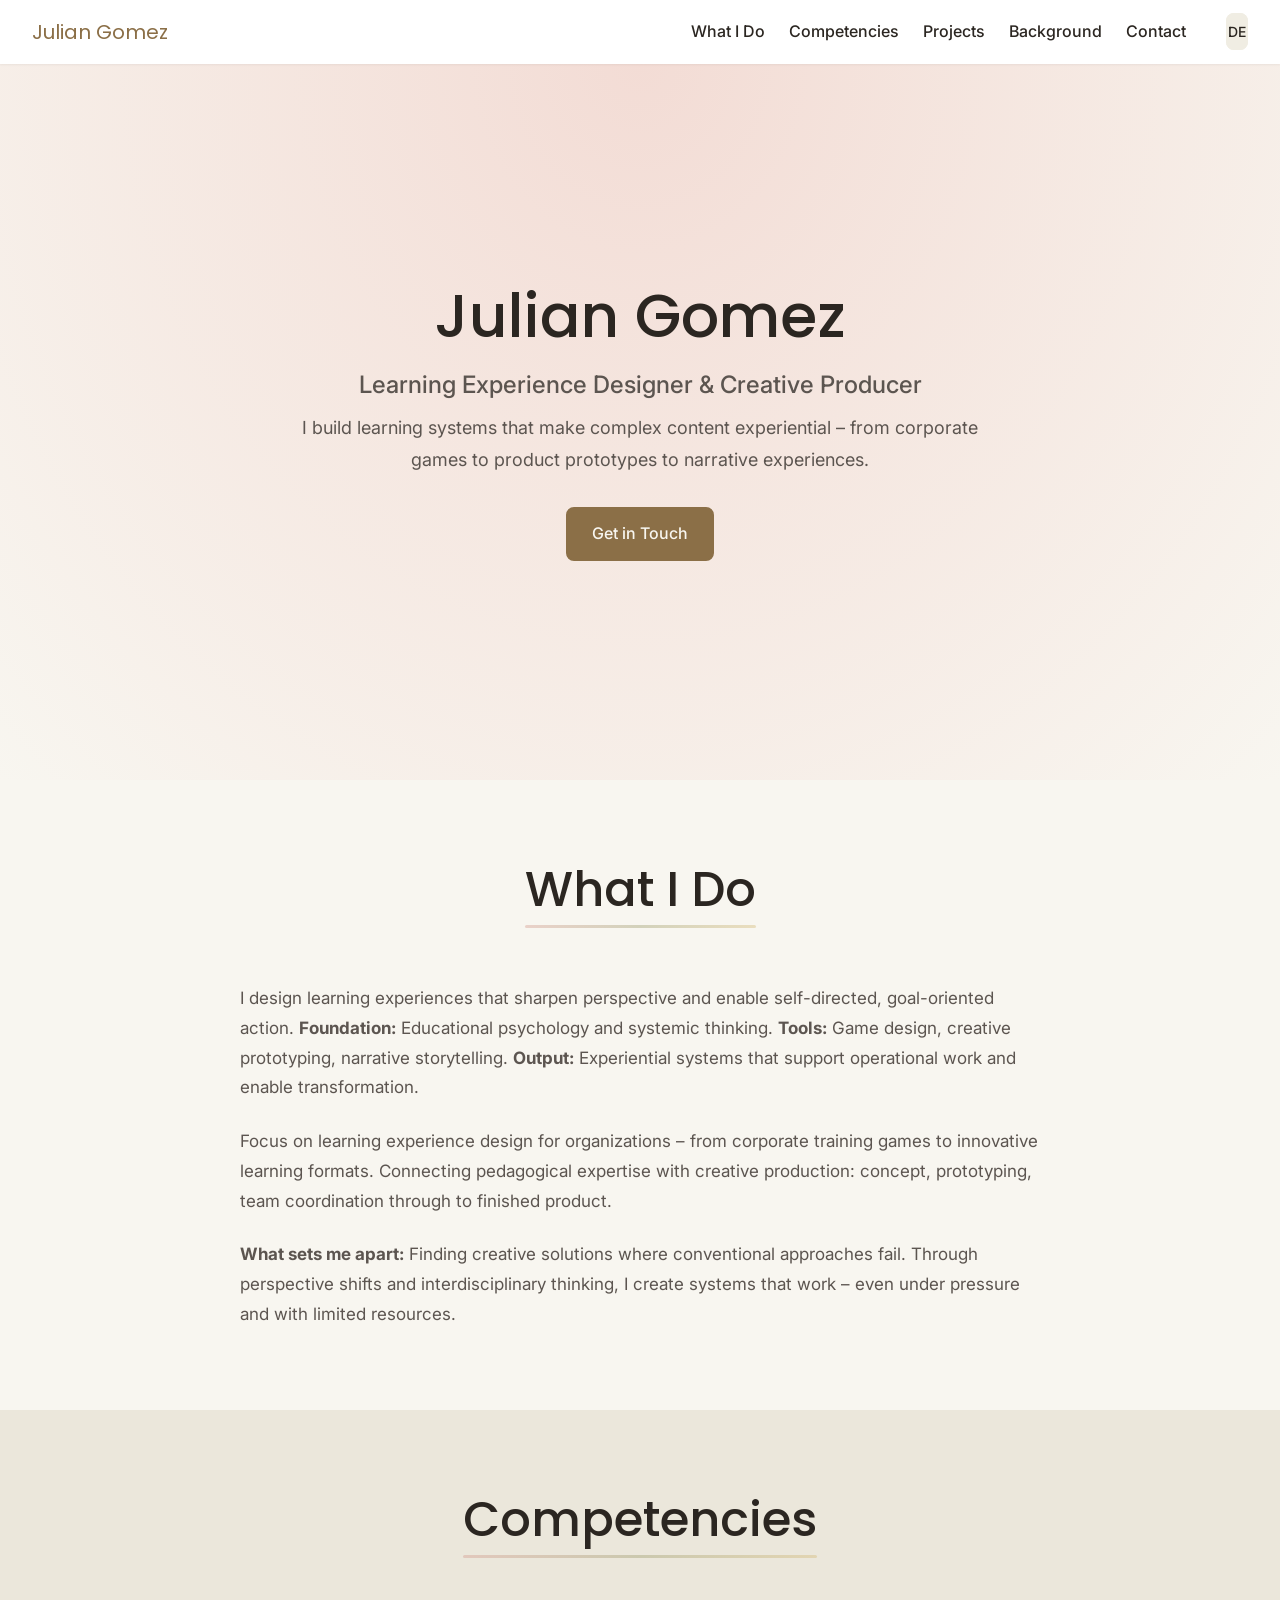
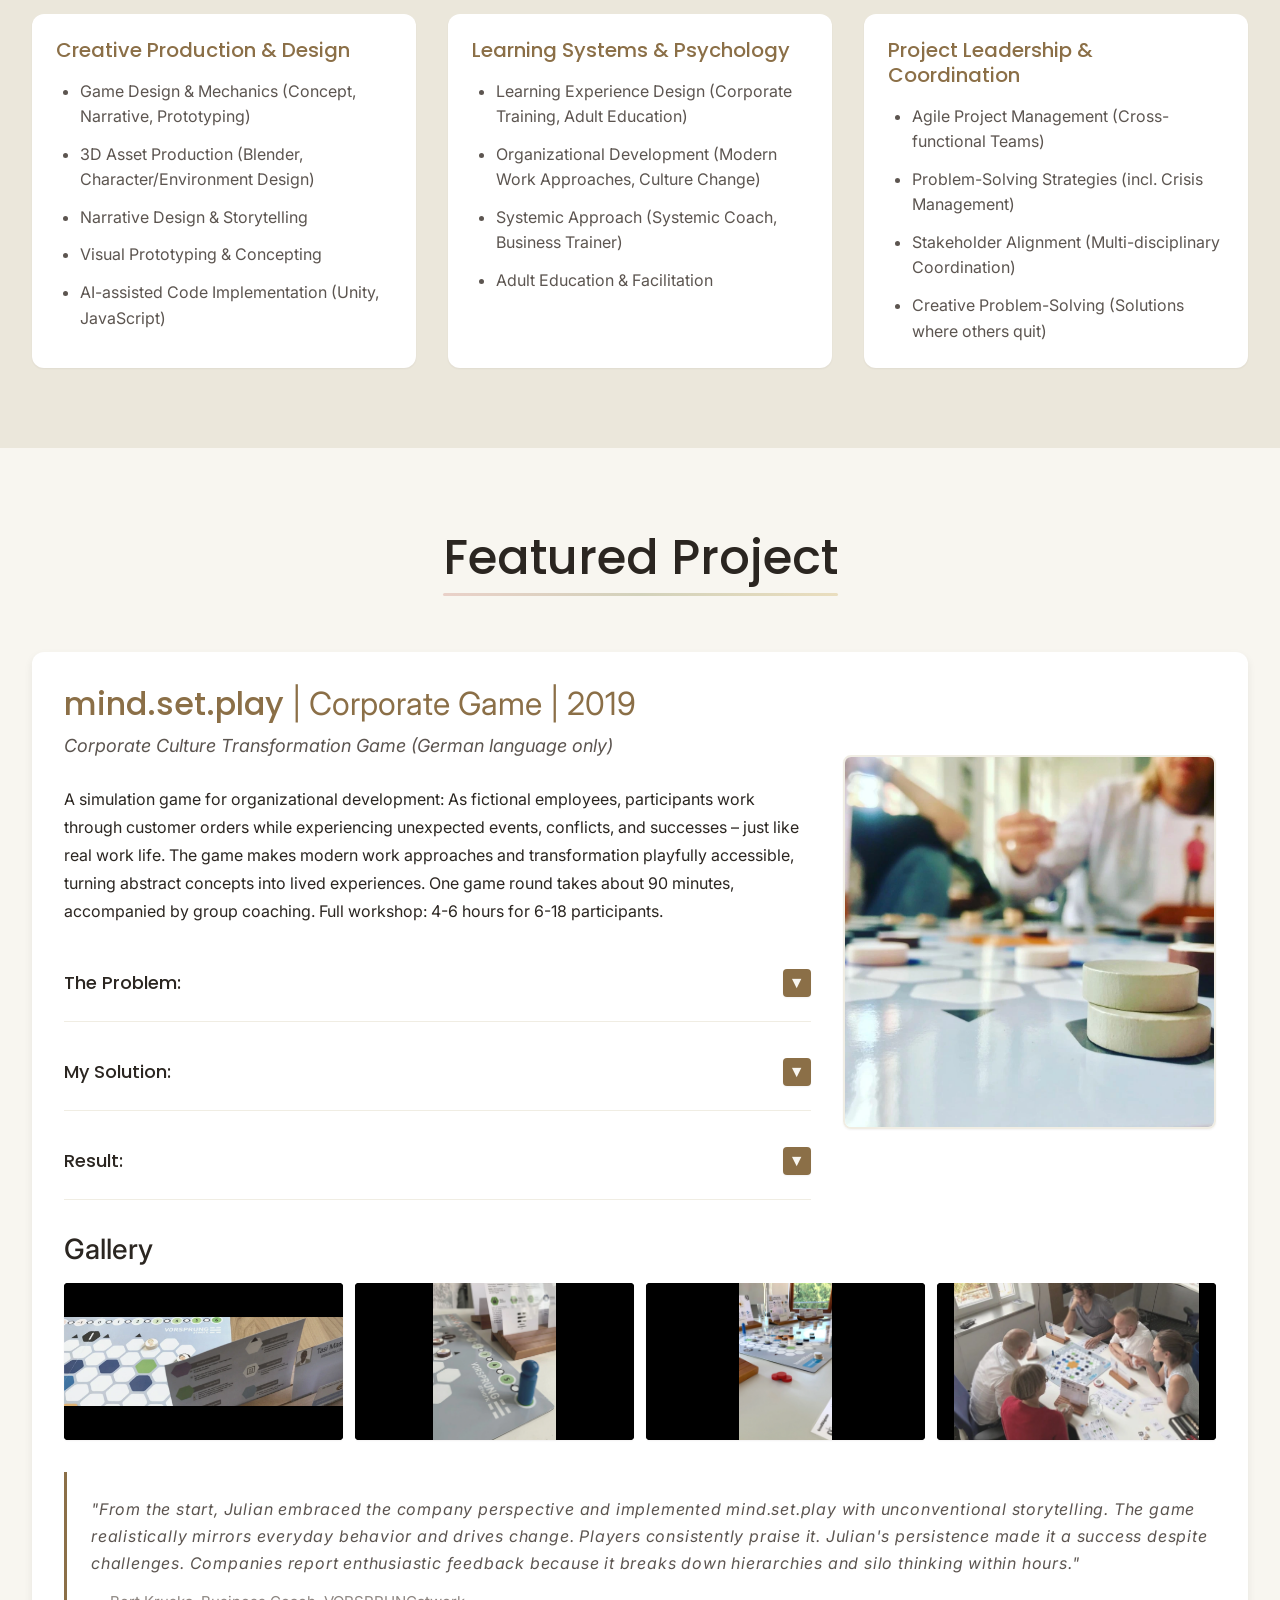
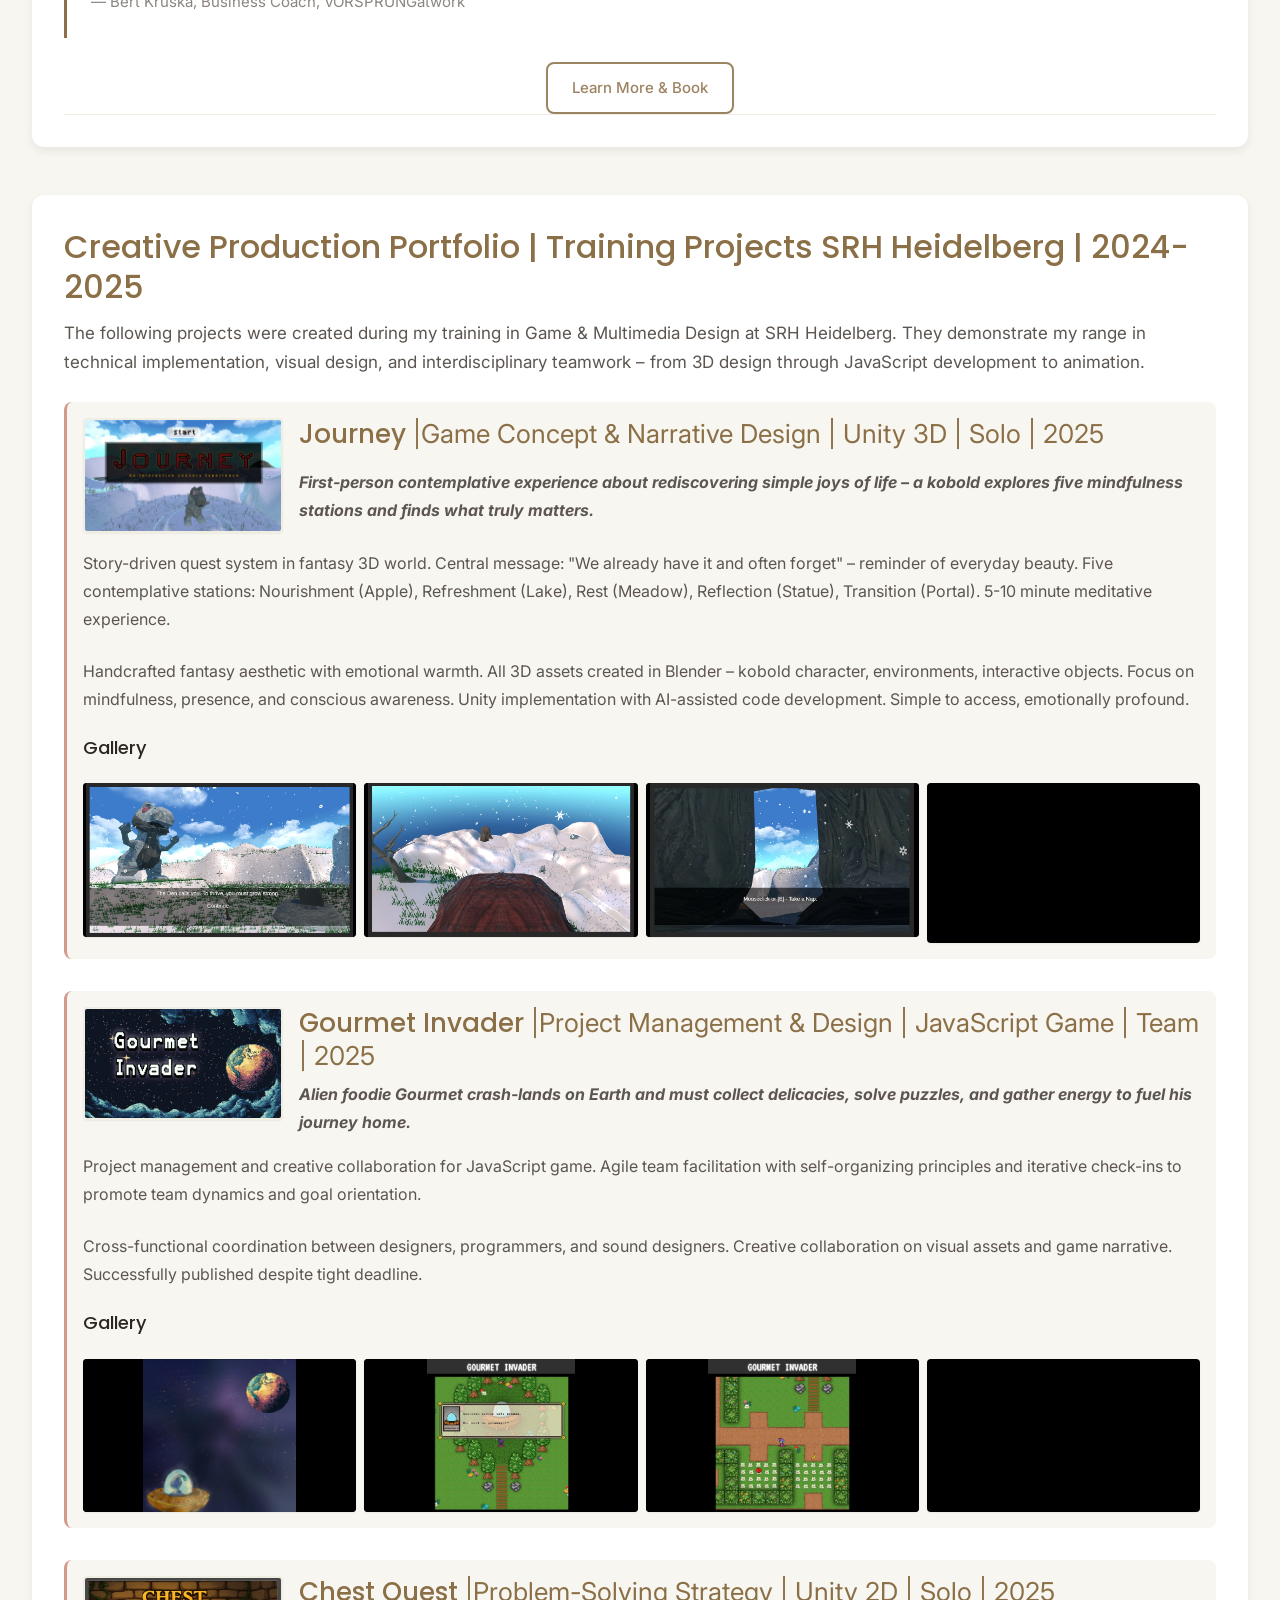
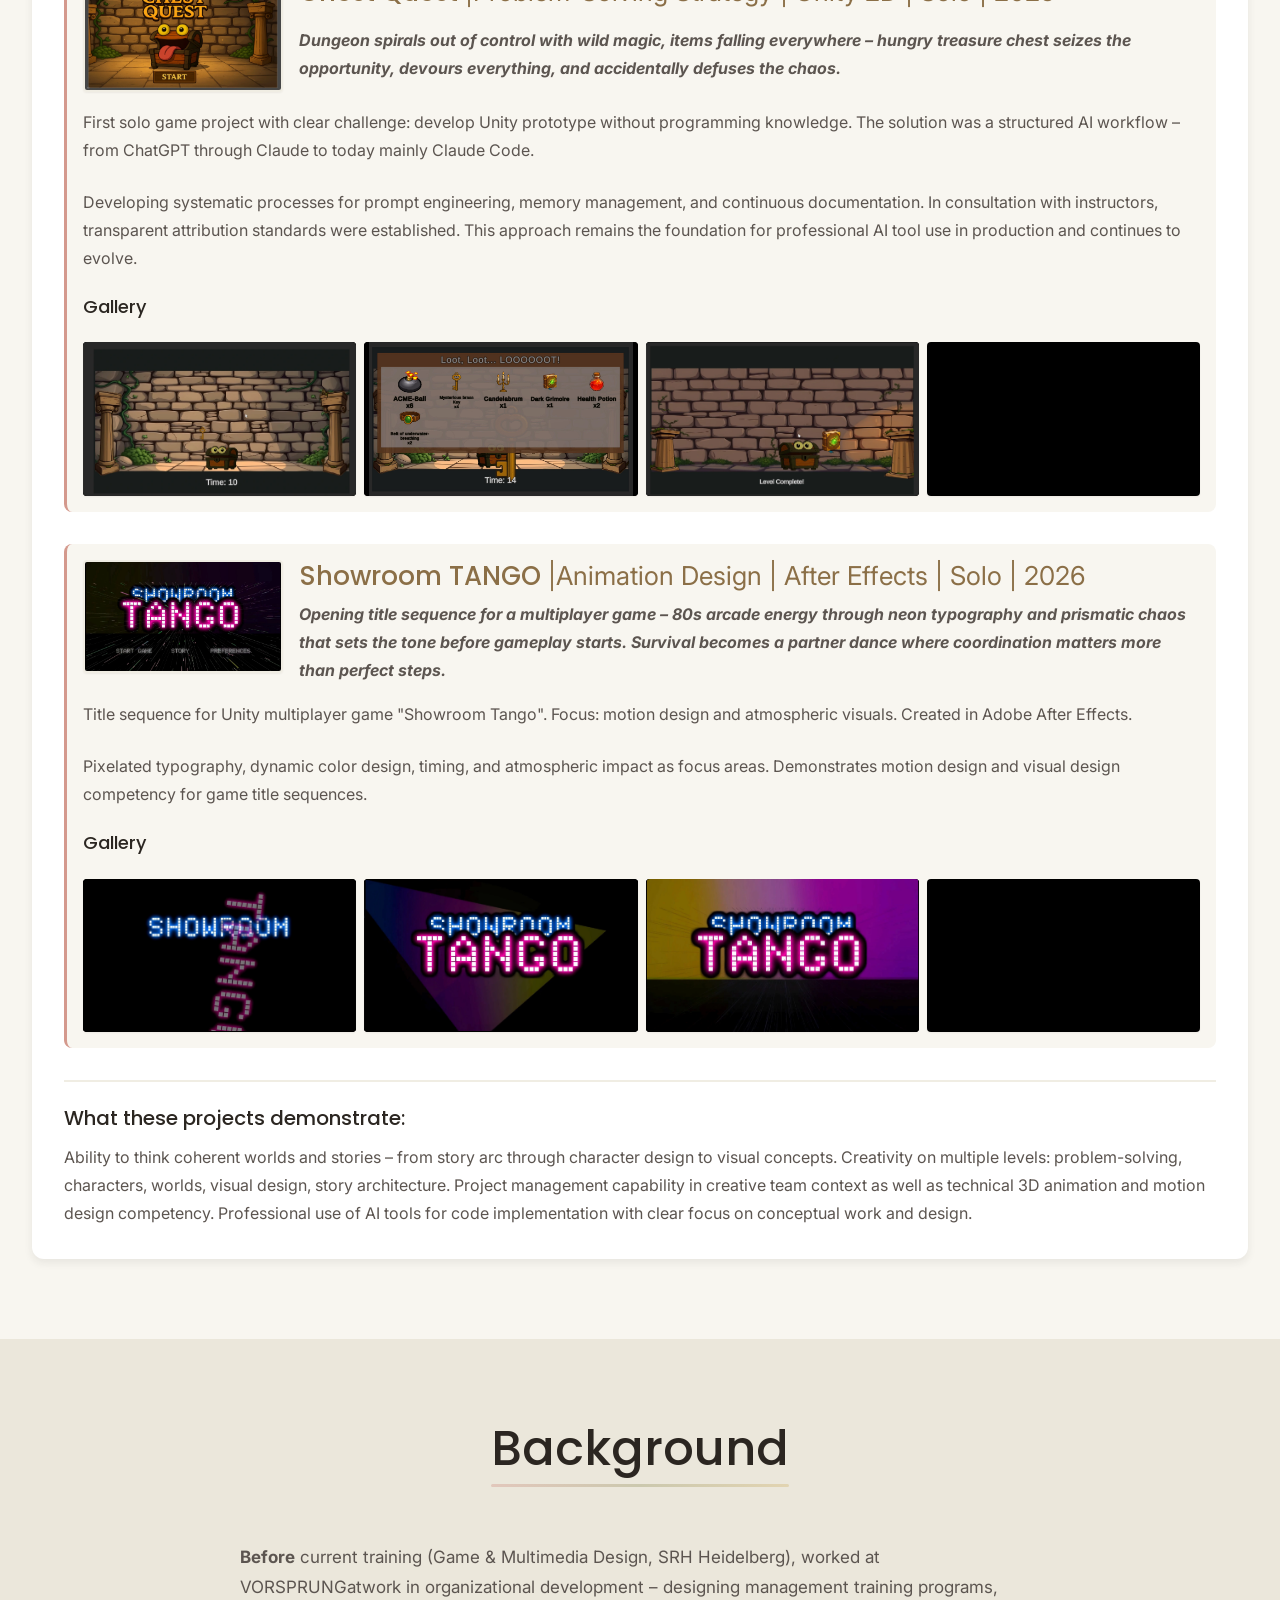
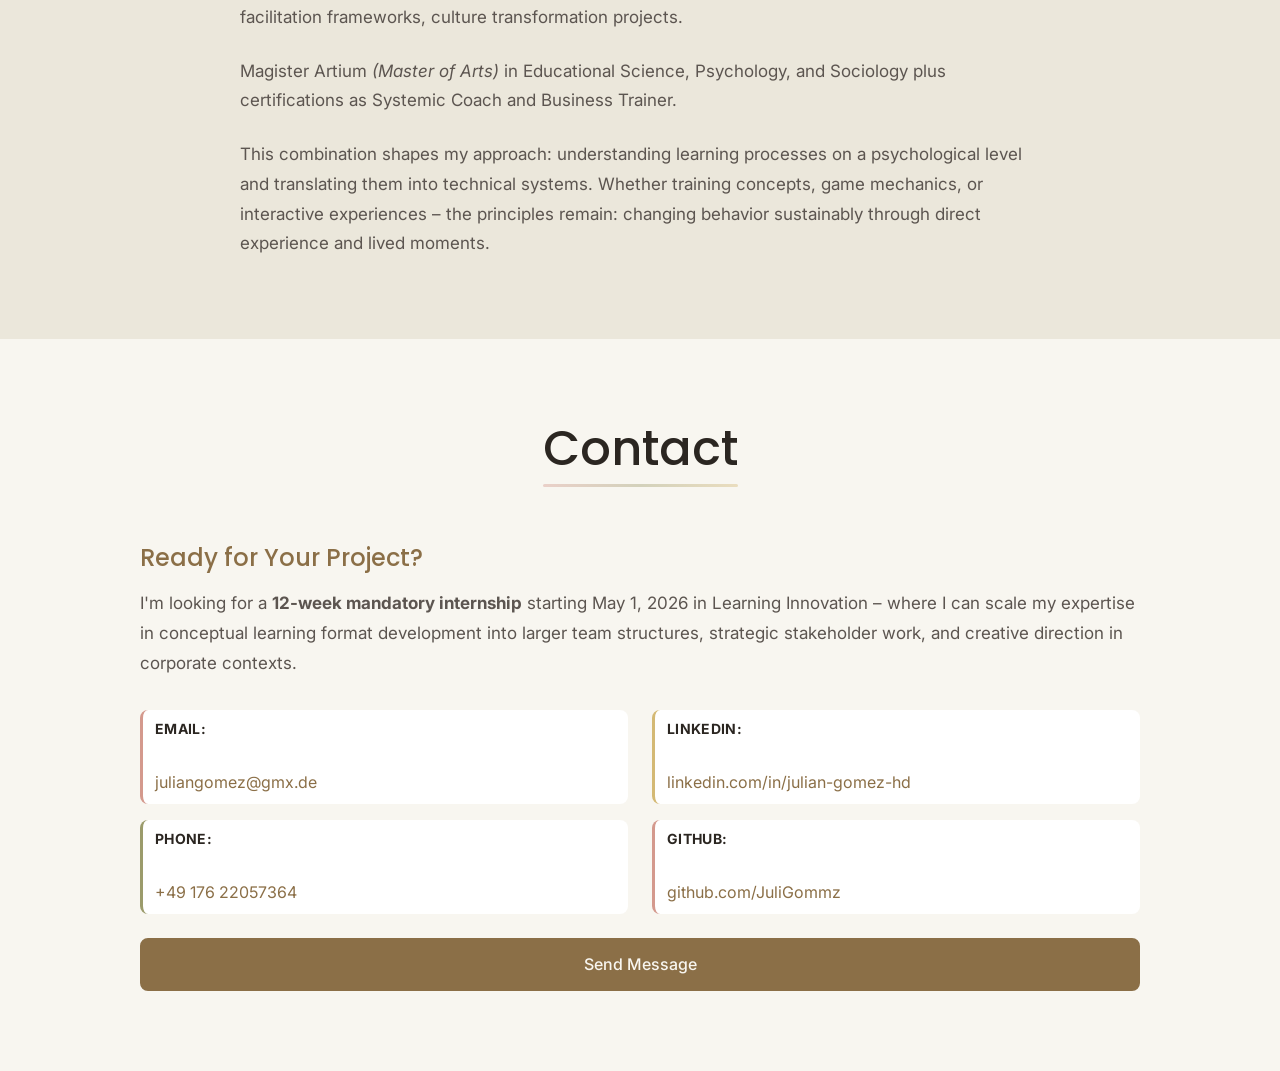
==== commit 2496b2a5: "feat: Add testimonial from Bert Kruska for mind.set.play - Activate testimonial section with real qu" ====
--- a/index-en.html
+++ b/index-en.html
@@ -246,9 +246,9 @@
                     </div>
 
                     <!-- Testimonial -->
-                    <blockquote class="testimonial-placeholder">
-                        <p>"Lorem ipsum dolor sit amet, consetetur sadipscing elitr, sed diam nonumy eirmod tempor invidunt ut labore et dolore magna aliquyam erat, sed diam voluptua. At vero eos et accusam et justo duo dolores et ea"</p>
-                        <cite>— Name available on request</cite>
+                    <blockquote class="testimonial">
+                        <p>"From the start, Julian embraced the company perspective and implemented mind.set.play with unconventional storytelling. The game realistically mirrors everyday behavior and drives change. Players consistently praise it. Julian's persistence made it a success despite challenges. Companies report enthusiastic feedback because it breaks down hierarchies and silo thinking within hours."</p>
+                        <cite>— Bert Kruska, Business Coach, VORSPRUNGatwork</cite>
                     </blockquote>
 
                     <!-- VORSPRUNGatwork CTA -->
--- a/css/styles.css
+++ b/css/styles.css
@@ -595,8 +595,7 @@
   line-height: 1.75;
 }
 
-.testimonial-placeholder {
-  display: none; /* Hidden until real testimonial is available */
+.testimonial {
   margin-top: var(--space-8);
   padding: var(--space-6) 0;
   border-inline-start: 3px solid var(--accent-primary);
@@ -604,13 +603,14 @@
   font-style: italic;
 }
 
-.testimonial-placeholder p {
+.testimonial p {
   margin-bottom: var(--space-2);
   color: var(--text-secondary);
   letter-spacing: 0.05em;
-}
-
-.testimonial-placeholder cite {
+  line-height: 1.7;
+}
+
+.testimonial cite {
   display: block;
   font-style: normal;
   color: var(--text-tertiary);
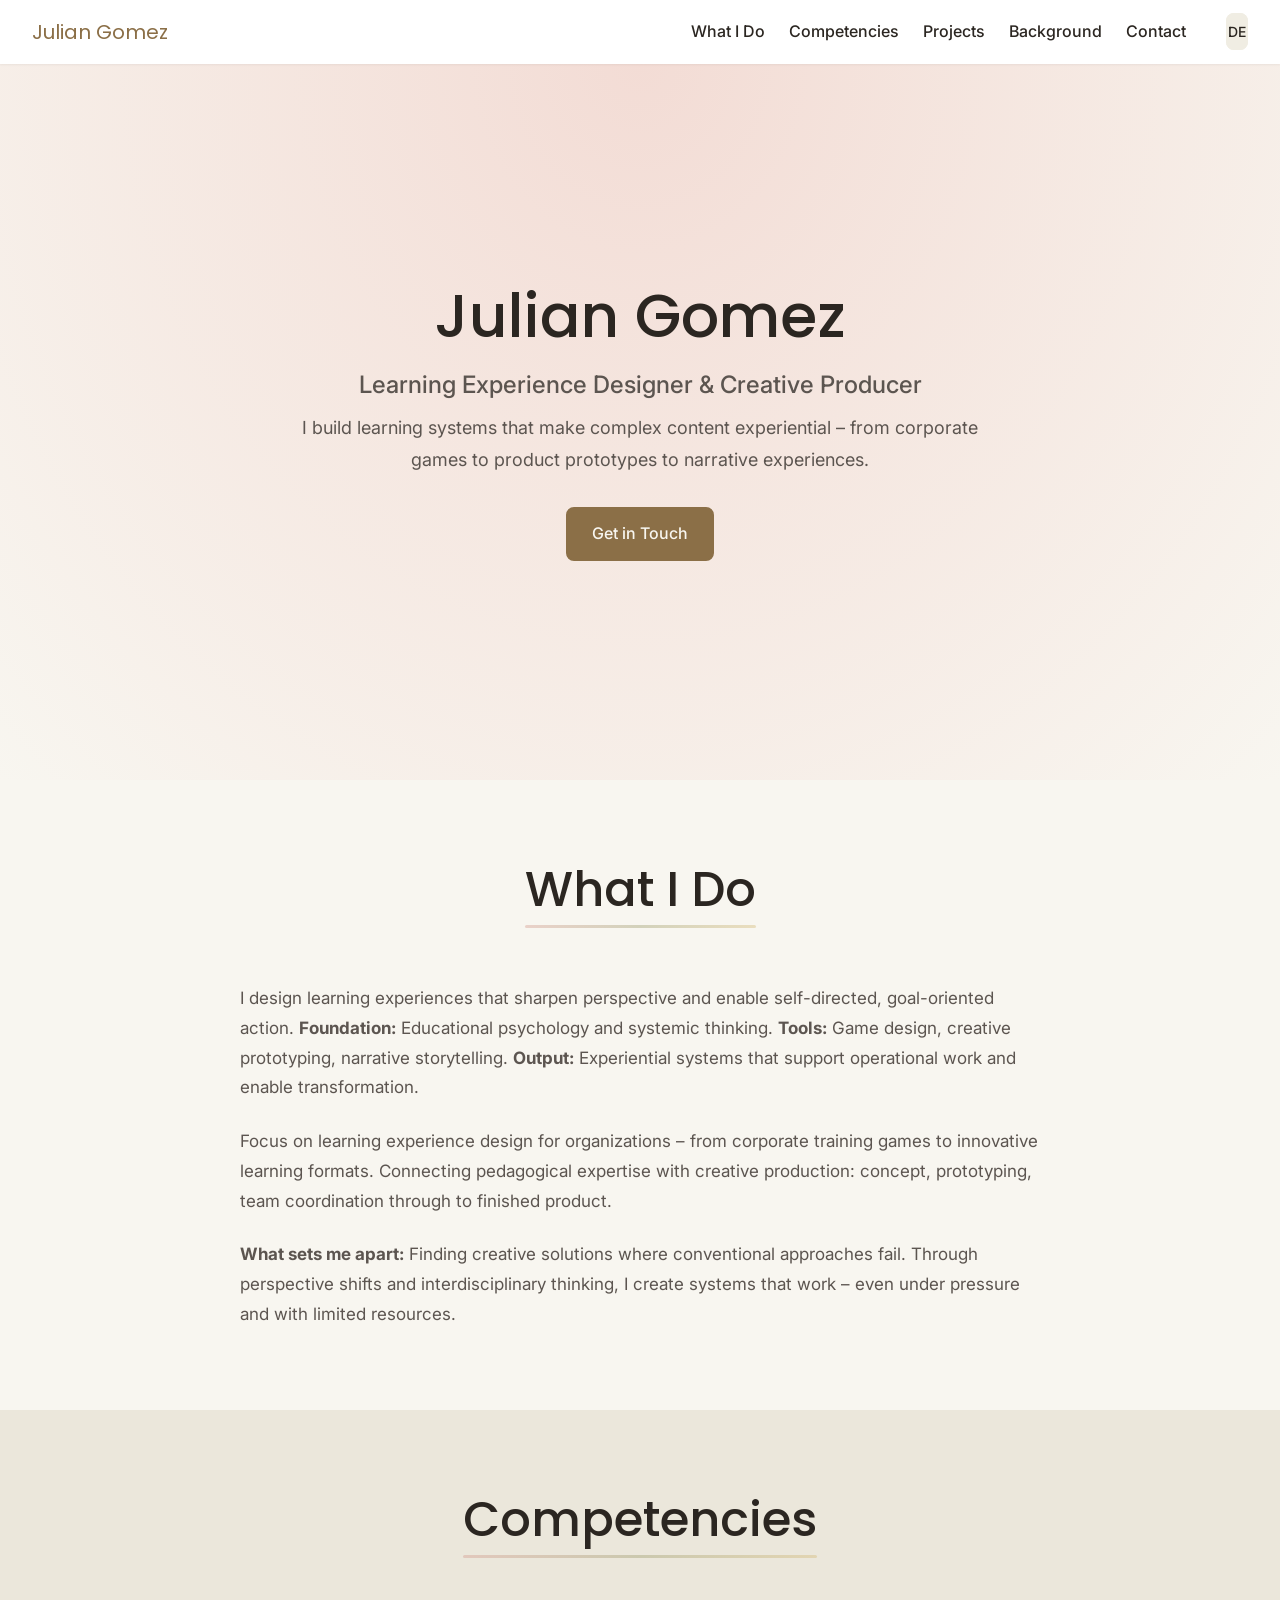
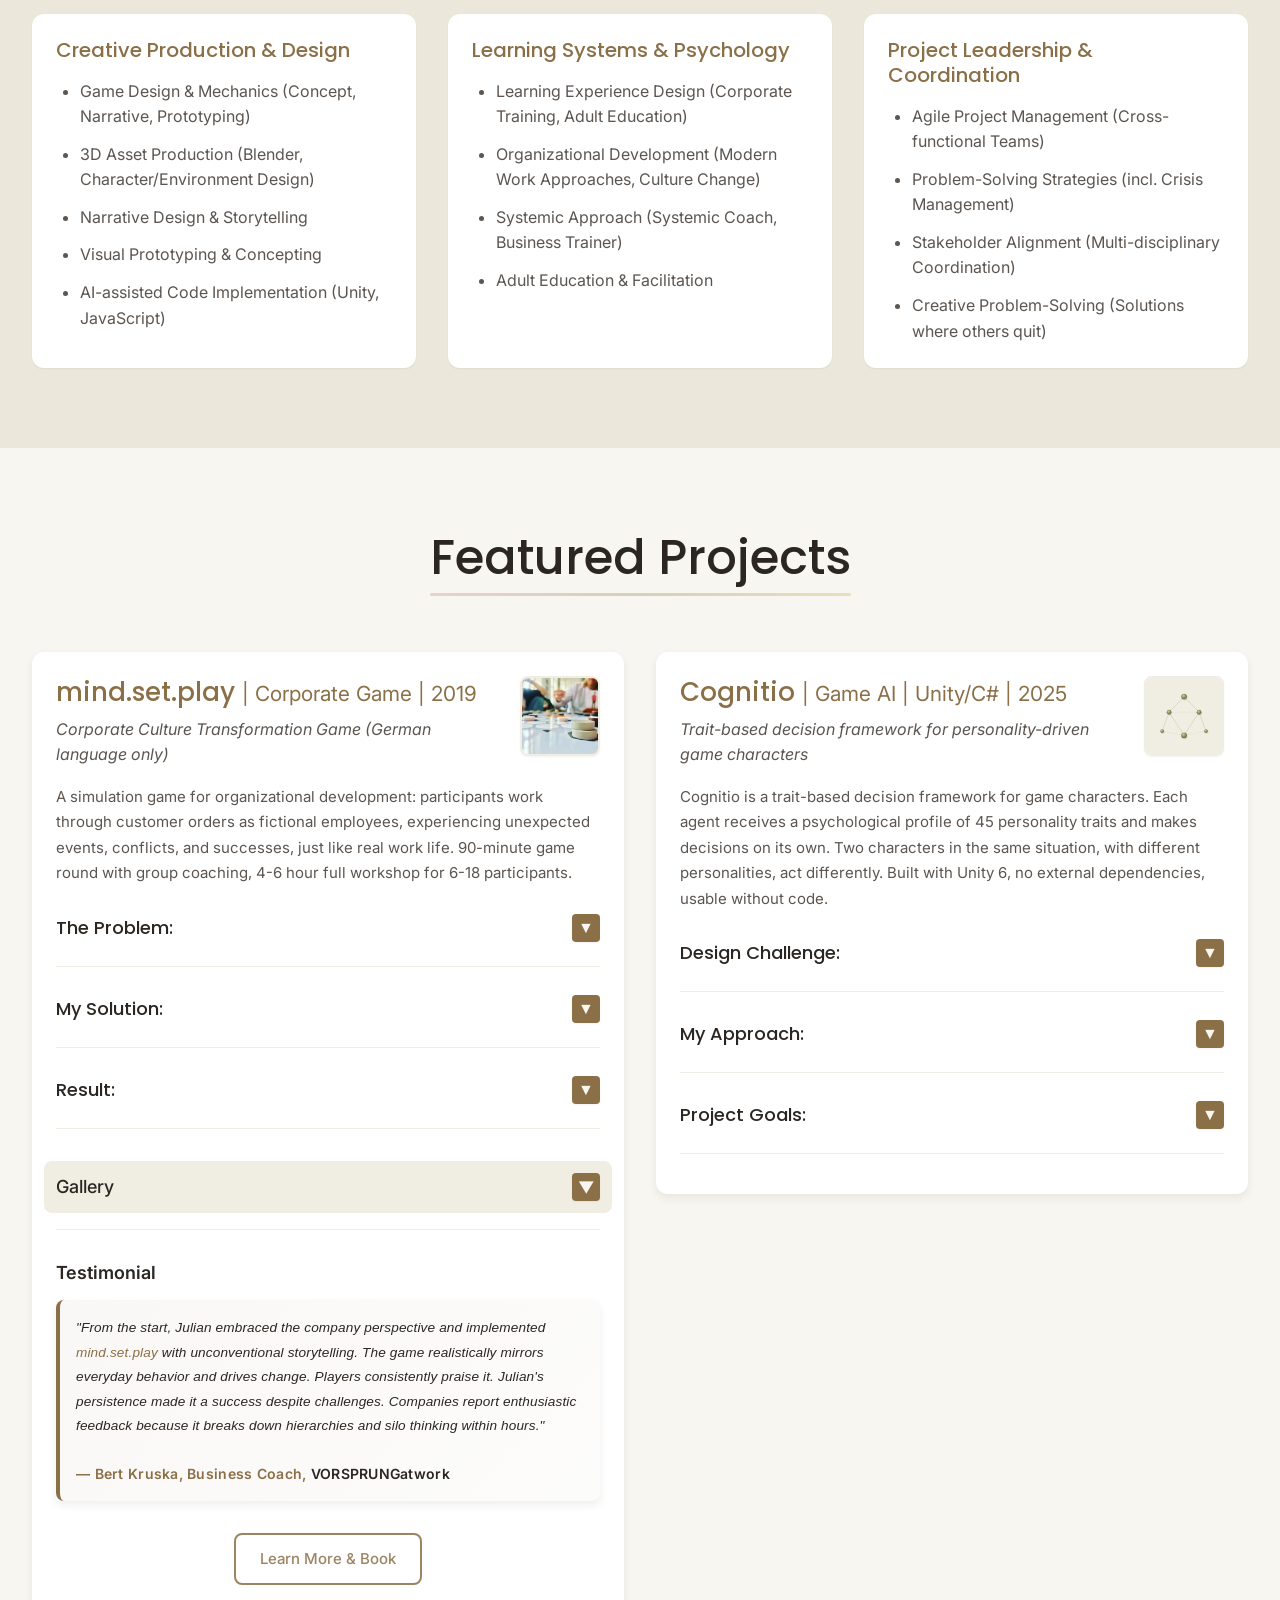
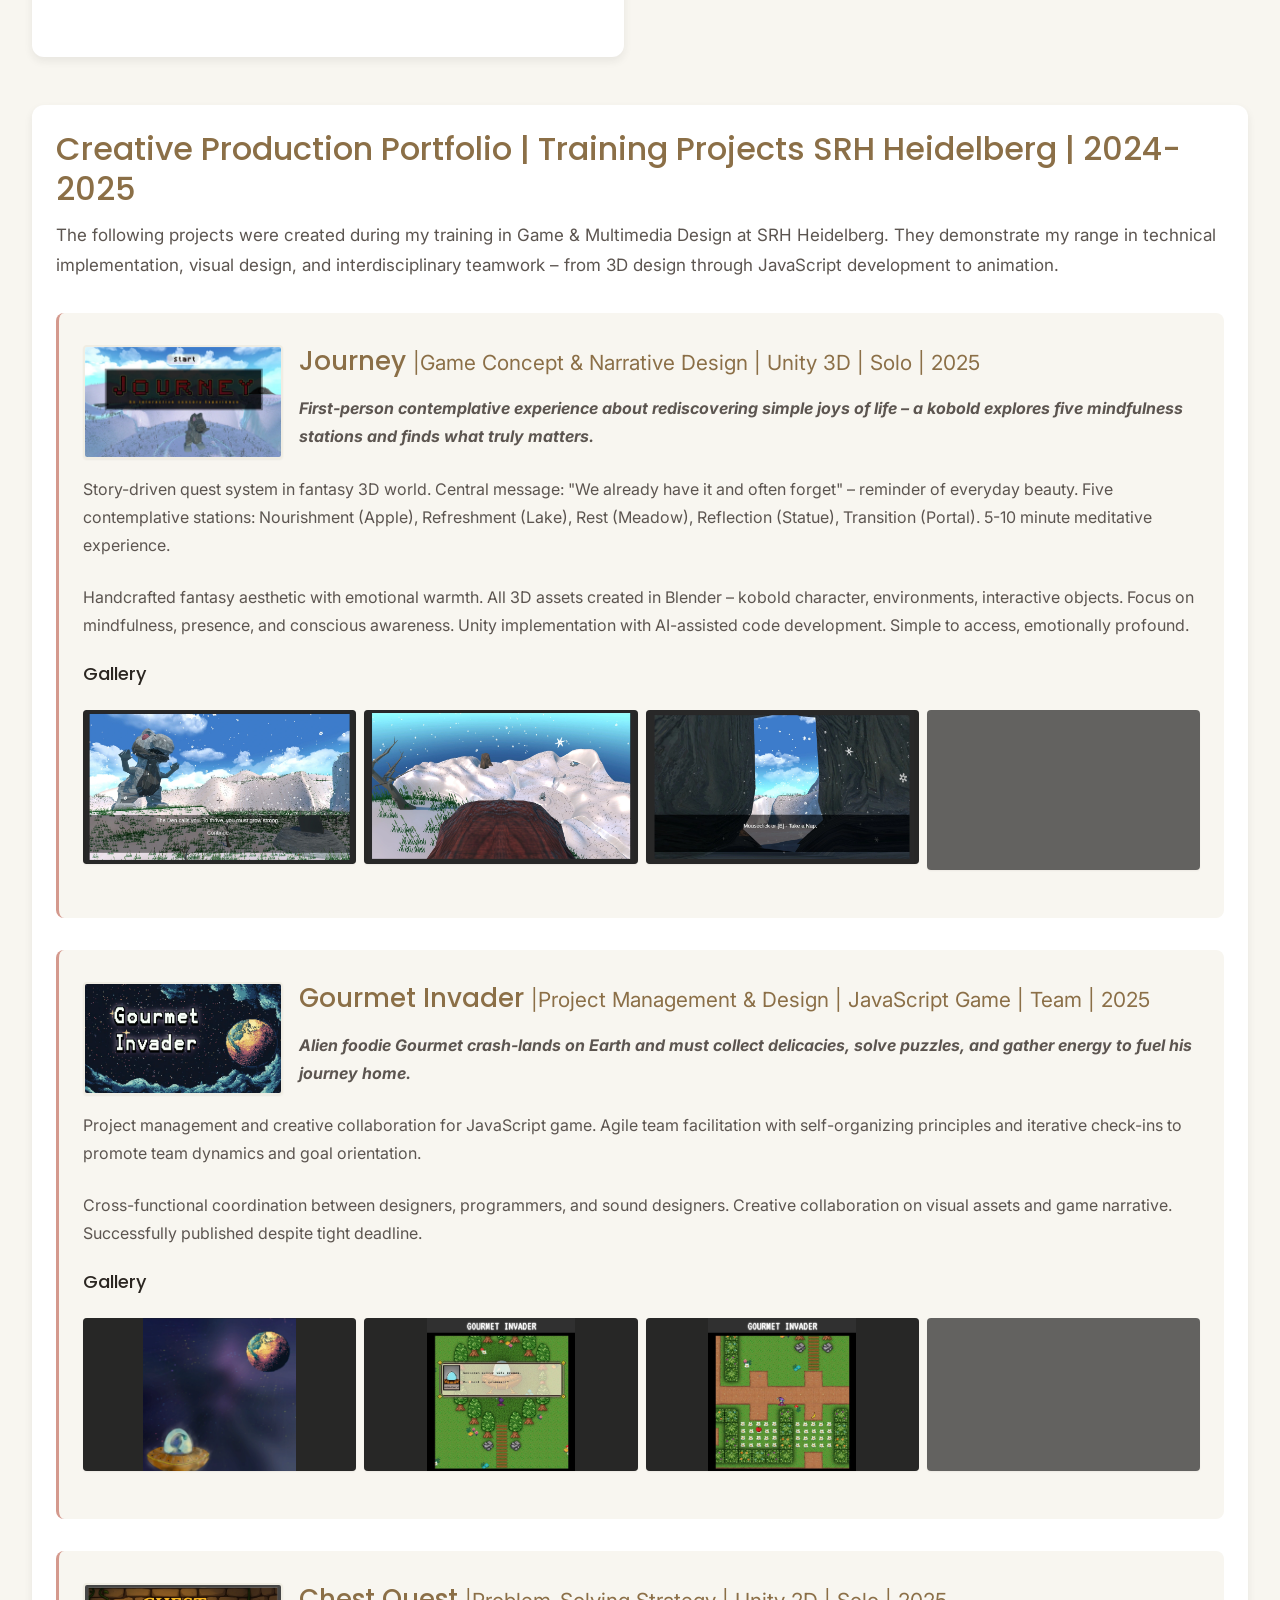
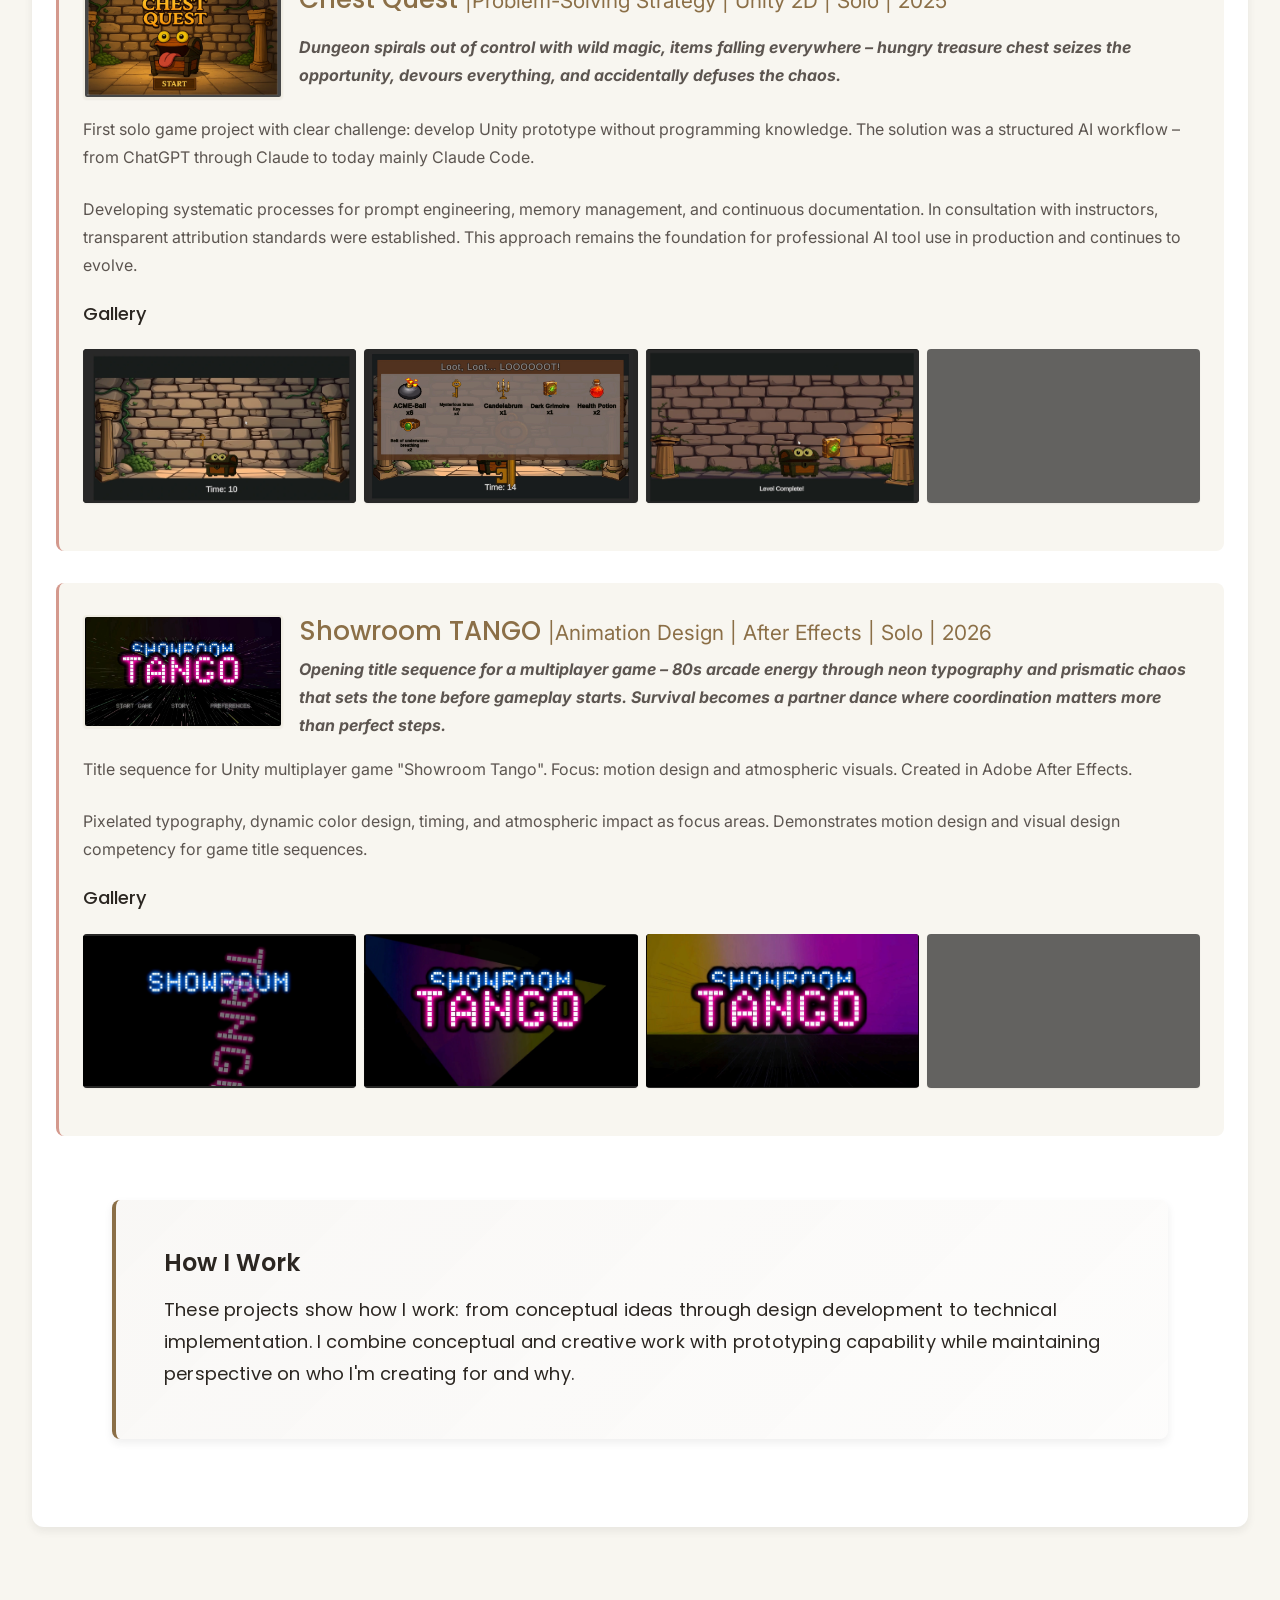
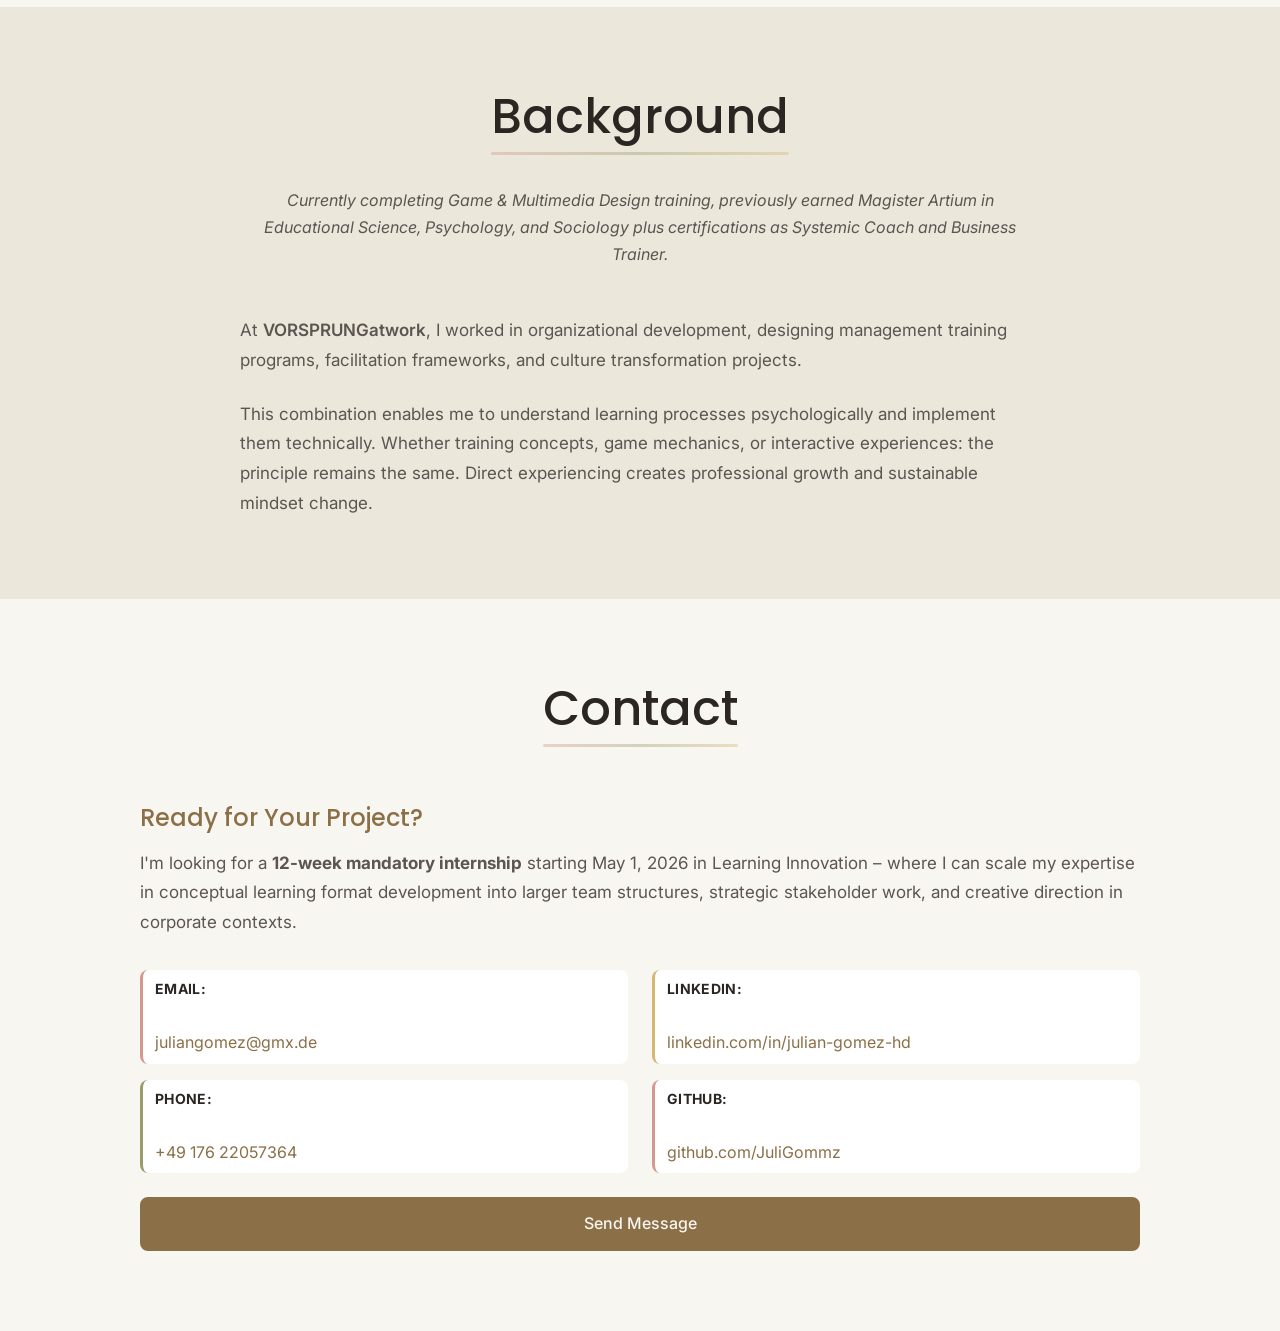
==== commit 30072f54: "feat(01-cognitio-section): add Cognitio as featured project with bilingual content Add Cognitio alon" ====
--- a/index-en.html
+++ b/index-en.html
@@ -30,7 +30,7 @@
     <link href="https://fonts.googleapis.com/css2?family=Poppins:wght@400;500;600&family=Inter:wght@400;500;600&display=swap" rel="stylesheet">
 
     <!-- Stylesheet -->
-    <link rel="stylesheet" href="css/styles.css?v=20260118b">
+    <link rel="stylesheet" href="css/styles.css?v=20260220k">
 </head>
 
 <body>
@@ -156,100 +156,98 @@
     <section id="featured-work" class="section">
         <div class="container">
             <div class="section__header">
-                <h2 class="section__title">Featured Project</h2>
-            </div>
-
-            <!-- Featured Project #1: mind.set.play -->
-            <article class="featured-project">
-                <div class="featured-project__content">
-                    <div class="featured-project__text">
-                        <h3 class="featured-project__title"><span class="game-name">mind.set.play</span> <span class="project-meta-inline">| Corporate Game | 2019</span></h3>
-                        <p class="featured-project__subtitle">Corporate Culture Transformation Game (German language only)</p>
-
-                        <p class="featured-project__description">
-                            A simulation game for organizational development: As fictional employees,
-                            participants work through customer orders while experiencing unexpected
-                            events, conflicts, and successes – just like real work life.
-                            The game makes modern work approaches and transformation playfully
-                            accessible, turning abstract concepts into lived experiences.
-                            One game round takes about 90 minutes, accompanied by group coaching.
-                            Full workshop: 4-6 hours for 6-18 participants.
-                        </p>
-
-                        <div class="project-section collapsible">
-                            <h4 class="collapsible-header">The Problem: <span class="toggle-icon">▼</span></h4>
-                            <div class="collapsible-content">
-                                <p>
-                                    A previous attempt to turn VORSPRUNGatwork's consulting approach –
-                                    based on modern work methods – into an experiential simulation game
-                                    failed despite five-figure investment and external expertise. The team
-                                    was skeptical about game-based learning. I got the project without
-                                    knowing this history.
-                                </p>
-                            </div>
-                        </div>
-
-                        <div class="project-section collapsible">
-                            <h4 class="collapsible-header">My Solution: <span class="toggle-icon">▼</span></h4>
-                            <div class="collapsible-content">
-                                <p>
-                                    Iterative development with continuous stakeholder feedback.
-                                    Focus on simplicity: Role-switching mechanics combined with
-                                    VUCA event simulation. Players directly experience how personal
-                                    mindset and team dynamics work under pressure. Ready for deployment
-                                    with 6-18 participants and facilitator guide.
-                                </p>
-                            </div>
-                        </div>
-
-                        <div class="project-section collapsible">
-                            <h4 class="collapsible-header">Result: <span class="toggle-icon">▼</span></h4>
-                            <div class="collapsible-content">
-                                <p>
-                                    Successfully deployed in corporate training sessions. From skeptical
-                                    team to working product.
-                                </p>
-
-                                <p>
-                                    <strong>Proof:</strong> Creative perspective shifts
-                                    solve problems where conventional approaches fail.
-                                </p>
-                            </div>
-                        </div>
-                    </div>
-
-                    <div class="featured-project__image">
-                        <img src="media/images/mindsetplay-thumbnail.webp" alt="mind.set.play board game overview" class="featured-thumbnail">
-                    </div>
-                </div>
-
-                <!-- Gallery -->
-                <div class="project-gallery collapsible">
-                    <h4 class="gallery-title collapsible-header">Gallery <span class="toggle-icon">▼</span></h4>
-                    <div class="gallery-grid collapsible-content">
-                        <div class="gallery-item" data-lightbox="mindsetplay-1">
-                            <img src="media/images/mindsetplay-1.webp" alt="mind.set.play board game overview with role cards and VUCA mechanics" loading="lazy">
-                            <p class="gallery-caption">Board game overview with role cards and VUCA mechanics</p>
-                        </div>
-                        <div class="gallery-item" data-lightbox="mindsetplay-2">
-                            <img src="media/images/mindsetplay-2.webp" alt="mind.set.play gameplay session with corporate team participants" loading="lazy">
-                            <p class="gallery-caption">Gameplay session with corporate team participants</p>
-                        </div>
-                        <div class="gallery-item" data-lightbox="mindsetplay-3">
-                            <img src="media/images/mindsetplay-3.webp" alt="mind.set.play game materials and facilitator guide closeup" loading="lazy">
-                            <p class="gallery-caption">Game materials and facilitator guide closeup</p>
-                        </div>
-                        <div class="gallery-item" data-lightbox="mindsetplay-4">
-                            <img src="media/images/mindsetplay-4.webp" alt="mind.set.play workshop debrief discussion in corporate setting" loading="lazy">
-                            <p class="gallery-caption">Workshop debrief discussion in corporate setting</p>
+                <h2 class="section__title">Featured Projects</h2>
+            </div>
+
+            <div class="featured-projects-grid">
+                <!-- Featured Project #1: mind.set.play -->
+                <article class="featured-project">
+                    <div class="featured-project__header">
+                        <div class="featured-project__image">
+                            <img src="media/images/mindsetplay-thumbnail.webp" alt="mind.set.play board game overview" class="featured-thumbnail">
+                        </div>
+                        <div class="featured-project__heading">
+                            <h3 class="featured-project__title"><span class="game-name">mind.set.play</span> <span class="project-meta-inline">| Corporate Game | 2019</span></h3>
+                            <p class="featured-project__subtitle">Corporate Culture Transformation Game (German language only)</p>
+                        </div>
+                    </div>
+                    <div class="featured-project__content">
+                        <div class="featured-project__text">
+                            <p class="featured-project__description">
+                                A simulation game for organizational development: participants work through
+                                customer orders as fictional employees, experiencing unexpected events,
+                                conflicts, and successes, just like real work life. 90-minute game round
+                                with group coaching, 4-6 hour full workshop for 6-18 participants.
+                            </p>
+
+                            <div class="project-section collapsible">
+                                <h4 class="collapsible-header">The Problem: <span class="toggle-icon">▼</span></h4>
+                                <div class="collapsible-content">
+                                    <p>
+                                        A previous attempt to turn VORSPRUNGatwork's consulting approach
+                                        into an experiential simulation game failed despite five-figure
+                                        investment. The team was skeptical about game-based learning.
+                                        I got the project without knowing this history.
+                                    </p>
+                                </div>
+                            </div>
+
+                            <div class="project-section collapsible">
+                                <h4 class="collapsible-header">My Solution: <span class="toggle-icon">▼</span></h4>
+                                <div class="collapsible-content">
+                                    <p>
+                                        Iterative development with continuous stakeholder feedback.
+                                        Role-switching mechanics combined with VUCA event simulation.
+                                        Players directly experience how personal mindset and team
+                                        dynamics work under pressure.
+                                    </p>
+                                </div>
+                            </div>
+
+                            <div class="project-section collapsible">
+                                <h4 class="collapsible-header">Result: <span class="toggle-icon">▼</span></h4>
+                                <div class="collapsible-content">
+                                    <p>
+                                        Successfully deployed in corporate training sessions. From skeptical
+                                        team to working product. Creative perspective shifts solve problems
+                                        where conventional approaches fail.
+                                    </p>
+                                </div>
+                            </div>
+                        </div>
+                    </div>
+
+                    <!-- Gallery -->
+                    <div class="project-gallery collapsible">
+                        <h4 class="gallery-title collapsible-header">Gallery <span class="toggle-icon">▼</span></h4>
+                        <div class="gallery-grid collapsible-content">
+                            <div class="gallery-item" data-lightbox="mindsetplay-1">
+                                <img src="media/images/mindsetplay-1.webp" alt="mind.set.play board game overview with role cards and VUCA mechanics" loading="lazy">
+                                <p class="gallery-caption">Board game overview with role cards and VUCA mechanics</p>
+                            </div>
+                            <div class="gallery-item" data-lightbox="mindsetplay-2">
+                                <img src="media/images/mindsetplay-2.webp" alt="mind.set.play gameplay session with corporate team participants" loading="lazy">
+                                <p class="gallery-caption">Gameplay session with corporate team participants</p>
+                            </div>
+                            <div class="gallery-item" data-lightbox="mindsetplay-3">
+                                <img src="media/images/mindsetplay-3.webp" alt="mind.set.play game materials and facilitator guide closeup" loading="lazy">
+                                <p class="gallery-caption">Game materials and facilitator guide closeup</p>
+                            </div>
+                            <div class="gallery-item" data-lightbox="mindsetplay-4">
+                                <img src="media/images/mindsetplay-4.webp" alt="mind.set.play workshop debrief discussion in corporate setting" loading="lazy">
+                                <p class="gallery-caption">Workshop debrief discussion in corporate setting</p>
+                            </div>
                         </div>
                     </div>
 
                     <!-- Testimonial -->
-                    <blockquote class="testimonial">
-                        <p>"From the start, Julian embraced the company perspective and implemented mind.set.play with unconventional storytelling. The game realistically mirrors everyday behavior and drives change. Players consistently praise it. Julian's persistence made it a success despite challenges. Companies report enthusiastic feedback because it breaks down hierarchies and silo thinking within hours."</p>
-                        <cite>— Bert Kruska, Business Coach, VORSPRUNGatwork</cite>
-                    </blockquote>
+                    <div class="testimonial-wrapper">
+                        <h4 class="testimonial-header">Testimonial</h4>
+                        <blockquote class="testimonial">
+                            <p>"From the start, Julian embraced the company perspective and implemented <span class="highlight-project">mind.set.play</span> with unconventional storytelling. The game realistically mirrors everyday behavior and drives change. Players consistently praise it. Julian's persistence made it a success despite challenges. Companies report enthusiastic feedback because it breaks down hierarchies and silo thinking within hours."</p>
+                            <cite>— Bert Kruska, Business Coach, <span class="company-name">VORSPRUNGatwork</span></cite>
+                        </blockquote>
+                    </div>
 
                     <!-- VORSPRUNGatwork CTA -->
                     <div class="project-cta-group">
@@ -257,8 +255,74 @@
                             Learn More & Book
                         </a>
                     </div>
-                </div>
-            </article>
+                </article>
+
+                <!-- Featured Project: Cognitio -->
+                <article class="featured-project" id="cognitio">
+                    <div class="featured-project__header">
+                        <div class="featured-project__image">
+                            <img src="media/images/cognitio-thumbnail.svg" alt="Cognitio neural graph logo" class="featured-thumbnail">
+                        </div>
+                        <div class="featured-project__heading">
+                            <h3 class="featured-project__title"><span class="game-name">Cognitio</span> <span class="project-meta-inline">| Game AI | Unity/C# | 2025</span></h3>
+                            <p class="featured-project__subtitle">Trait-based decision framework for personality-driven game characters</p>
+                        </div>
+                    </div>
+                    <div class="featured-project__content">
+                        <div class="featured-project__text">
+                            <p class="featured-project__description">
+                                Cognitio is a trait-based decision framework for game characters.
+                                Each agent receives a psychological profile of 45 personality traits
+                                and makes decisions on its own. Two characters in the same situation,
+                                with different personalities, act differently. Built with Unity 6,
+                                no external dependencies, usable without code.
+                            </p>
+
+                            <div class="project-section collapsible">
+                                <h4 class="collapsible-header">Design Challenge: <span class="toggle-icon">&#9660;</span></h4>
+                                <div class="collapsible-content">
+                                    <ul class="project-goals">
+                                        <li><strong>Personality as a basis for decisions:</strong> Behavior Trees and State Machines reliably control agent behavior at the action level. Why one character decides differently than another in the same situation is not represented there. Advancing the decision-making behavior of agents (Player/NPCs) and bringing it closer to human decision patterns is the central design challenge.</li>
+                                        <li><strong>Technical feasibility:</strong> A more realistic personality model processes many traits across multiple stages. Implementing this under the real-time conditions of a game, with limited computing power and a fixed frame budget, determines whether the approach is practically viable or remains theoretical.</li>
+                                        <li><strong>Comprehensibility and integration:</strong> Personality in games involves many factors simultaneously and requires connections to different components of a game engine. Building a system with this scope that remains comprehensible and easy to integrate is a design challenge in its own right.</li>
+                                    </ul>
+                                </div>
+                            </div>
+
+                            <div class="project-section collapsible">
+                                <h4 class="collapsible-header">My Approach: <span class="toggle-icon">&#9660;</span></h4>
+                                <div class="collapsible-content">
+                                    <ul class="project-goals">
+                                        <li><strong>Personality profile:</strong> Each character receives a profile during development from four psychological categories: emotional, social, cognitive, and moral. The system derives its decisions from this profile.</li>
+                                        <li><strong>Autonomous interpretation:</strong> The goal is that new situations don't require new scripts, because the character interprets them on its own.</li>
+                                    </ul>
+                                </div>
+                            </div>
+
+                            <div class="project-section collapsible">
+                                <h4 class="collapsible-header">Project Goals: <span class="toggle-icon">&#9660;</span></h4>
+                                <div class="collapsible-content">
+                                    <ul class="project-goals">
+                                        <li><strong>Transparency:</strong> Every decision outputs a full score breakdown. Developers can debug and predict character behavior.</li>
+                                        <li><strong>Performance:</strong> The LOD system scales evaluation depth by relevance across three tiers (Full / Reduced / Minimal) and targets 200 concurrent agents at 60 fps.</li>
+                                        <li><strong>No-Code Configuration:</strong> The core product is designed for code-free setup. Characters, context, and connections can be configured via the Unity Inspector without requiring C# knowledge.</li>
+                                        <li><strong>Extensibility:</strong> For custom requirements, direct access to the decision logic is available. Custom evaluators, trait definitions, and algorithms can be integrated without modifying the core framework.</li>
+                                    </ul>
+                                </div>
+                            </div>
+                        </div>
+                    </div>
+
+                    <!-- Gallery Placeholder (commented out until content available)
+                    <div class="project-gallery collapsible">
+                        <h4 class="gallery-title collapsible-header">Gallery <span class="toggle-icon">&#9660;</span></h4>
+                        <div class="collapsible-content">
+                            <p class="placeholder-note">Visual documentation coming soon. Project in active development.</p>
+                        </div>
+                    </div>
+                    -->
+                </article>
+            </div>
 
             <!-- Featured Project #2: Creative Production Range -->
             <article class="featured-project">
@@ -376,16 +440,10 @@
                     </div>
                 </div>
 
-                <div class="project-conclusion">
-                    <h4>What these projects demonstrate:</h4>
-                    <p>
-                        Ability to think coherent worlds and stories – from story arc
-                        through character design to visual concepts. Creativity on
-                        multiple levels: problem-solving, characters, worlds, visual design,
-                        story architecture. Project management capability in creative team context as well as
-                        technical 3D animation and motion design competency. Professional
-                        use of AI tools for code implementation with clear focus on
-                        conceptual work and design.
+                <div class="approach-card">
+                    <h4 class="approach-card__title">How I Work</h4>
+                    <p class="approach-card__text">
+                        These projects show how I work: from conceptual ideas through design development to technical implementation. I combine conceptual and creative work with prototyping capability while maintaining perspective on who I'm creating for and why.
                     </p>
                 </div>
             </article>
@@ -397,27 +455,29 @@
         <div class="container">
             <div class="section__header">
                 <h2 class="section__title">Background</h2>
-            </div>
+                <!-- Option 3: Als Subheadline -->
+                <p class="background-lead">
+                    Currently completing Game & Multimedia Design training, previously earned Magister Artium in Educational Science, Psychology, and Sociology plus certifications as Systemic Coach and Business Trainer.
+                </p>
+            </div>
+
+            <!-- Option 2: Als Card (auskommentiert) -->
+            <!--
+            <div class="background-intro-card">
+                <p>
+                    Currently completing Game & Multimedia Design training (SRH Heidelberg), previously earned Magister Artium in Educational Science, Psychology, and Sociology plus certifications as Systemic Coach and Business Trainer.
+                </p>
+            </div>
+            -->
 
             <div class="background-content">
+
                 <p>
-                    <strong>Before</strong> current training (Game & Multimedia Design, SRH Heidelberg),
-                    worked at VORSPRUNGatwork in organizational development – designing
-                    management training programs, facilitation frameworks, culture
-                    transformation projects.
+                    At <span style="font-weight: 600;">VORSPRUNGatwork</span>, I worked in organizational development, designing management training programs, facilitation frameworks, and culture transformation projects.
                 </p>
 
                 <p>
-                    Magister Artium <em>(Master of Arts)</em> in Educational Science, Psychology, and Sociology plus
-                    certifications as Systemic Coach and Business Trainer.
-                </p>
-
-                <p>
-                    This combination shapes my approach: understanding learning processes
-                    on a psychological level and translating them into technical systems.
-                    Whether training concepts, game mechanics, or interactive experiences –
-                    the principles remain: changing behavior sustainably through direct
-                    experience and lived moments.
+                    This combination enables me to understand learning processes psychologically and implement them technically. Whether training concepts, game mechanics, or interactive experiences: the principle remains the same. Direct experiencing creates professional growth and sustainable mindset change.
                 </p>
             </div>
         </div>
@@ -464,7 +524,7 @@
     </div>
 
     <!-- Main JavaScript -->
-    <script src="js/main.js"></script>
+    <script src="js/main.js?v=20260220"></script>
 
     <!-- Vimeo Player API -->
     <script src="https://player.vimeo.com/api/player.js"></script>
--- a/css/styles.css
+++ b/css/styles.css
@@ -303,12 +303,26 @@
    PROJECT SECTIONS
    ============================================================================ */
 
+/* Featured Projects Grid (side-by-side on desktop) */
+.featured-projects-grid {
+  display: grid;
+  grid-template-columns: 1fr;
+  gap: var(--space-8);
+  margin-bottom: var(--space-12);
+}
+
+@media (min-width: 1024px) {
+  .featured-projects-grid {
+    grid-template-columns: 1fr 1fr;
+    align-items: start;
+  }
+}
+
 /* Featured Projects */
 .featured-project {
   background: var(--bg-elevated);
   border-radius: var(--radius-lg);
-  padding: var(--space-8);
-  margin-bottom: var(--space-12);
+  padding: var(--space-6);
   box-shadow: var(--shadow-md);
   transition: transform var(--transition-base), box-shadow var(--transition-base);
 }
@@ -318,55 +332,65 @@
   box-shadow: var(--shadow-lg);
 }
 
-.featured-project:last-child {
+/* Standalone featured projects (outside grid) keep bottom margin */
+.container > .featured-project {
+  margin-bottom: var(--space-12);
+}
+
+.container > .featured-project:last-child {
   margin-bottom: 0;
 }
 
-/* Featured Project Content Layout */
-.featured-project__content {
-  display: grid;
-  grid-template-columns: 1fr;
-  gap: var(--space-6);
-  margin-bottom: var(--space-8);
-}
-
-@media (min-width: 768px) {
-  .featured-project__content {
-    grid-template-columns: 2fr 1fr;
-    gap: var(--space-8);
-  }
-}
-
-.featured-project__text {
-  /* Text column on the left */
+/* Featured Project Header (title+subtitle left, image right) */
+.featured-project__header {
+  display: flex;
+  align-items: start;
+  gap: var(--space-4);
+  margin-bottom: var(--space-4);
+}
+
+.featured-project__heading {
+  flex: 1;
+  min-width: 0;
+  order: -1;
+}
+
+.featured-project__heading .featured-project__subtitle {
+  margin-bottom: 0;
 }
 
 .featured-project__image {
-  display: flex;
-  align-items: center;
-  justify-content: center;
+  flex-shrink: 0;
 }
 
 .featured-thumbnail {
-  width: 100%;
-  height: auto;
+  width: 80px;
+  height: 80px;
+  object-fit: cover;
   border-radius: var(--radius-md);
   border: 2px solid var(--bg-secondary);
   box-shadow: var(--shadow-sm);
-  position: sticky;
-  top: 80px;
+}
+
+/* Featured Project Content Layout */
+.featured-project__content {
+  margin-bottom: var(--space-4);
+}
+
+.featured-project__text {
+  /* Text column */
 }
 
 /* Featured Project Title */
 .featured-project__title {
-  font-size: 1.75rem;
+  font-size: 1.5rem;
   margin-bottom: var(--space-2);
   color: var(--accent-primary);
 }
 
 @media (min-width: 768px) {
   .featured-project__title {
-    font-size: 2rem;
+    font-size: 1.625rem;
   }
 }
 
@@ -377,35 +401,48 @@
 
 .project-meta-inline {
   font-weight: 400;
+  font-size: 0.8em;
   font-family: var(--font-sans);
 }
 
 .featured-project__subtitle {
-  font-size: 1.125rem;
+  font-size: 1rem;
   color: var(--text-secondary);
   font-style: italic;
-  margin-bottom: var(--space-6);
+  margin-bottom: var(--space-4);
 }
 
 .featured-project__description {
-  margin-bottom: var(--space-8);
-  line-height: 1.75;
+  margin-bottom: var(--space-4);
+  font-size: 0.9375rem;
+  line-height: 1.7;
+  color: var(--text-secondary);
+}
+
+.project-goals {
+  margin: 0;
+  padding-left: 1.25em;
+  font-size: 0.9375rem;
+  line-height: 1.7;
+  color: var(--text-secondary);
+}
+
+.project-goals li {
+  margin-bottom: var(--space-2);
+}
+
+.project-goals li:last-child {
+  margin-bottom: 0;
 }
 
 /* Gallery Title */
 .gallery-title {
-  font-size: 1.5rem;
+  font-size: 1.125rem;
   color: var(--text-primary);
-  margin-top: var(--space-8);
-  margin-bottom: var(--space-4);
+  margin-top: var(--space-4);
+  margin-bottom: var(--space-3);
   font-family: var(--font-sans);
   text-transform: none;
-}
-
-@media (min-width: 768px) {
-  .gallery-title {
-    font-size: 1.75rem;
-  }
 }
 
 /* Project Gallery Section */
@@ -494,10 +531,58 @@
   }
 }
 
+/* Inside side-by-side grid: keep gallery/testimonial collapsible on all viewports */
+@media (min-width: 1024px) {
+  .featured-projects-grid .project-gallery.collapsible .toggle-icon {
+    display: inline-flex;
+  }
+
+  .featured-projects-grid .project-gallery.collapsible .gallery-title {
+    cursor: pointer;
+    display: flex;
+    align-items: center;
+    justify-content: space-between;
+    padding: var(--space-3);
+    margin: var(--space-4) calc(-1 * var(--space-3)) var(--space-3);
+    background-color: var(--bg-secondary);
+    border-radius: var(--radius-md);
+  }
+
+  .featured-projects-grid .project-gallery.collapsible .gallery-title:hover {
+    background-color: var(--bg-tinted);
+    padding-inline-start: var(--space-4);
+  }
+
+  .featured-projects-grid .project-gallery.collapsible .collapsible-content {
+    max-height: 0 !important;
+    overflow: hidden !important;
+    transition: max-height 0.4s ease-out;
+  }
+
+  .featured-projects-grid .project-gallery.collapsible.active .collapsible-content {
+    max-height: 3000px !important;
+  }
+
+  /* Testimonial compact inside grid */
+  .featured-projects-grid .testimonial-wrapper .testimonial {
+    margin: var(--space-4) 0;
+    padding: var(--space-4);
+  }
+}
+
+/* Placeholder note for upcoming content */
+.placeholder-note {
+  font-size: 0.875rem;
+  font-style: italic;
+  color: var(--text-tertiary);
+  padding: var(--space-3) 0;
+}
+
 .project-cta-group {
   display: flex;
   gap: var(--space-3);
   margin-top: var(--space-6);
+  margin-bottom: var(--space-12);
   justify-content: center;
   flex-wrap: wrap;
   opacity: 0.85;
@@ -519,7 +604,7 @@
 }
 
 .project-header-simple {
-  margin-bottom: var(--space-6);
+  margin-bottom: var(--space-8);
 }
 
 .project-header-simple h3 {
@@ -577,7 +662,7 @@
 }
 
 .project-section {
-  margin-bottom: var(--space-6);
+  margin-bottom: var(--space-4);
 }
 
 .project-section:last-child {
@@ -592,30 +677,135 @@
 
 .project-section p {
   color: var(--text-secondary);
-  line-height: 1.75;
+  line-height: 1.7;
 }
 
 .testimonial {
-  margin-top: var(--space-8);
-  padding: var(--space-6) 0;
-  border-inline-start: 3px solid var(--accent-primary);
-  padding-inline-start: var(--space-6);
+  margin: var(--space-16) auto;
+  padding: var(--space-12);
+  max-width: 66rem;
+  background: linear-gradient(135deg, rgba(139, 111, 71, 0.05), rgba(139, 111, 71, 0.02));
+  border-left: 4px solid var(--accent-primary);
+  border-radius: var(--radius-md);
+  box-shadow: var(--shadow-md);
+  text-align: left;
+}
+
+.testimonial p {
+  font-family: var(--font-serif);
+  font-size: 0.85rem;
+  line-height: 1.8;
+  color: var(--text-primary);
   font-style: italic;
-}
-
-.testimonial p {
-  margin-bottom: var(--space-2);
-  color: var(--text-secondary);
-  letter-spacing: 0.05em;
-  line-height: 1.7;
+  margin-bottom: var(--space-6);
+  letter-spacing: 0.01em;
 }
 
 .testimonial cite {
   display: block;
+  font-family: var(--font-sans);
   font-style: normal;
-  color: var(--text-tertiary);
-  font-size: 0.9375rem;
-  margin-top: var(--space-3);
+  font-weight: 600;
+  color: var(--accent-primary);
+  font-size: 0.875rem;
+  margin-top: var(--space-4);
+  letter-spacing: 0.02em;
+}
+
+.testimonial .highlight-project {
+  font-style: italic;
+  color: var(--accent-primary);
+}
+
+.testimonial .company-name {
+  color: var(--text-primary);
+  font-weight: 600;
+}
+
+/* Approach Card - similar to testimonial but always visible */
+.approach-card {
+  margin: var(--space-16) auto;
+  padding: var(--space-12);
+  max-width: 66rem;
+  background: linear-gradient(135deg, rgba(139, 111, 71, 0.05), rgba(139, 111, 71, 0.02));
+  border-left: 4px solid var(--accent-primary);
+  border-radius: var(--radius-md);
+  box-shadow: var(--shadow-md);
+  text-align: left;
+}
+
+.approach-card__title {
+  font-family: var(--font-serif);
+  font-size: 1.5rem;
+  color: var(--text-primary);
+  margin-bottom: var(--space-4);
+  font-weight: 600;
+}
+
+.approach-card__text {
+  font-family: var(--font-serif);
+  font-size: 1.125rem;
+  line-height: 1.8;
+  color: var(--text-primary);
+  margin: 0;
+  letter-spacing: 0.01em;
+}
+
+@media (max-width: 768px) {
+  .approach-card {
+    padding: var(--space-8);
+    margin: var(--space-12) auto;
+  }
+
+  .approach-card__title {
+    font-size: 1.25rem;
+  }
+
+  .approach-card__text {
+    font-size: 1rem;
+  }
+}
+
+/* Testimonial wrapper for collapsible on mobile */
+.testimonial-wrapper {
+  margin: var(--space-8) 0;
+}
+
+/* Testimonial header (plain title, no collapsible) */
+.testimonial-header {
+  font-size: 1.125rem;
+  margin-bottom: var(--space-3);
+  color: var(--text-primary);
+  font-family: var(--font-sans);
+  font-weight: 600;
+}
+
+.testimonial-wrapper .testimonial {
+  margin-top: 0;
+}
+
+/* Mobile responsive */
+@media (max-width: 768px) {
+  .testimonial-wrapper {
+    margin-top: var(--space-8);
+  }
+
+  .testimonial {
+    margin: 0;
+    padding: var(--space-4) 0;
+    background: none;
+    border-left: none;
+    border-radius: 0;
+    box-shadow: none;
+  }
+
+  .testimonial p {
+    font-size: 0.8rem;
+  }
+
+  .testimonial cite {
+    font-size: 0.8125rem;
+  }
 }
 
 /* ============================================================================
@@ -674,6 +864,8 @@
   max-height: 0;
   overflow: hidden;
   transition: max-height 0.3s ease-out;
+  font-size: 0.9375rem;
+  line-height: 1.7;
 }
 
 .collapsible.active .collapsible-content {
@@ -686,7 +878,7 @@
   margin-bottom: var(--space-8);
   border-inline-start: 3px solid var(--pillar-human-primary);
   background: var(--bg-primary);
-  padding: var(--space-4);
+  padding: var(--space-8) var(--space-6) var(--space-12);
   border-radius: var(--radius-md);
   display: grid;
   grid-template-columns: 200px 1fr;
@@ -770,6 +962,54 @@
 }
 
 /* Background Section */
+/* Option 3: Background Lead (Subheadline unter Titel) */
+.background-lead {
+  max-width: 800px;
+  margin: var(--space-6) auto var(--space-8);
+  font-size: 1rem;
+  line-height: 1.7;
+  color: var(--text-secondary);
+  font-style: italic;
+  text-align: center;
+}
+
+@media (max-width: 768px) {
+  .background-lead {
+    font-size: 0.9375rem;
+    margin: var(--space-4) auto var(--space-6);
+  }
+}
+
+/* Option 2: Background Intro Card (auskommentiert in HTML) */
+.background-intro-card {
+  max-width: 66rem;
+  margin: 0 auto var(--space-12);
+  padding: var(--space-8);
+  background: linear-gradient(135deg, rgba(139, 111, 71, 0.05), rgba(139, 111, 71, 0.02));
+  border-left: 4px solid var(--accent-primary);
+  border-radius: var(--radius-md);
+  box-shadow: var(--shadow-md);
+}
+
+.background-intro-card p {
+  font-family: var(--font-serif);
+  font-size: 1.125rem;
+  line-height: 1.8;
+  color: var(--text-primary);
+  font-style: italic;
+  margin: 0;
+}
+
+@media (max-width: 768px) {
+  .background-intro-card {
+    padding: var(--space-6);
+  }
+
+  .background-intro-card p {
+    font-size: 1rem;
+  }
+}
+
 .background-content {
   max-width: 800px;
   margin: 0 auto;
@@ -831,6 +1071,24 @@
 
   .section__title {
     font-size: 1.75rem;
+  }
+
+  .featured-project {
+    padding: var(--space-4);
+  }
+
+  .featured-projects-grid {
+    gap: var(--space-4);
+  }
+}
+
+@media (max-width: 370px) {
+  .container {
+    padding: 0 0.75rem;
+  }
+
+  .featured-project {
+    padding: var(--space-3);
   }
 }
 
@@ -1076,7 +1334,7 @@
 }
 
 .gallery-item {
-  background: #000;
+  background: rgba(0, 0, 0, 0.6);
   border-radius: var(--radius-sm);
   overflow: hidden;
   cursor: pointer;
@@ -1096,7 +1354,7 @@
   height: 100%;
   display: block;
   object-fit: contain;
-  background: #000;
+  background: rgba(0, 0, 0, 0.6);
 }
 
 .gallery-item video {
@@ -1104,7 +1362,7 @@
   height: 100%;
   display: block;
   object-fit: contain;
-  background: #000;
+  background: rgba(0, 0, 0, 0.6);
 }
 
 .gallery-item.video-item {
@@ -1148,7 +1406,7 @@
   cursor: pointer;
   transition: transform var(--transition-base);
   box-shadow: var(--shadow-sm);
-  background: #000;
+  background: rgba(0, 0, 0, 0.6);
 }
 
 /* Images have consistent 16:9 aspect ratio */
@@ -1173,7 +1431,7 @@
   height: 100%;
   display: block;
   object-fit: contain;
-  background: #000;
+  background: rgba(0, 0, 0, 0.6);
 }
 
 .gallery-item-mini video {
@@ -1181,7 +1439,7 @@
   height: 100%;
   display: block;
   object-fit: contain;
-  background: #000;
+  background: rgba(0, 0, 0, 0.6);
 }
 
 .gallery-item-mini.video-item {
@@ -1209,8 +1467,8 @@
 .lightbox {
   position: fixed;
   inset: 0;
-  background: rgba(0, 0, 0, 0.95);
-  backdrop-filter: blur(4px);
+  background: rgba(0, 0, 0, 0.85);
+  backdrop-filter: blur(8px);
   display: none;
   align-items: center;
   justify-content: center;
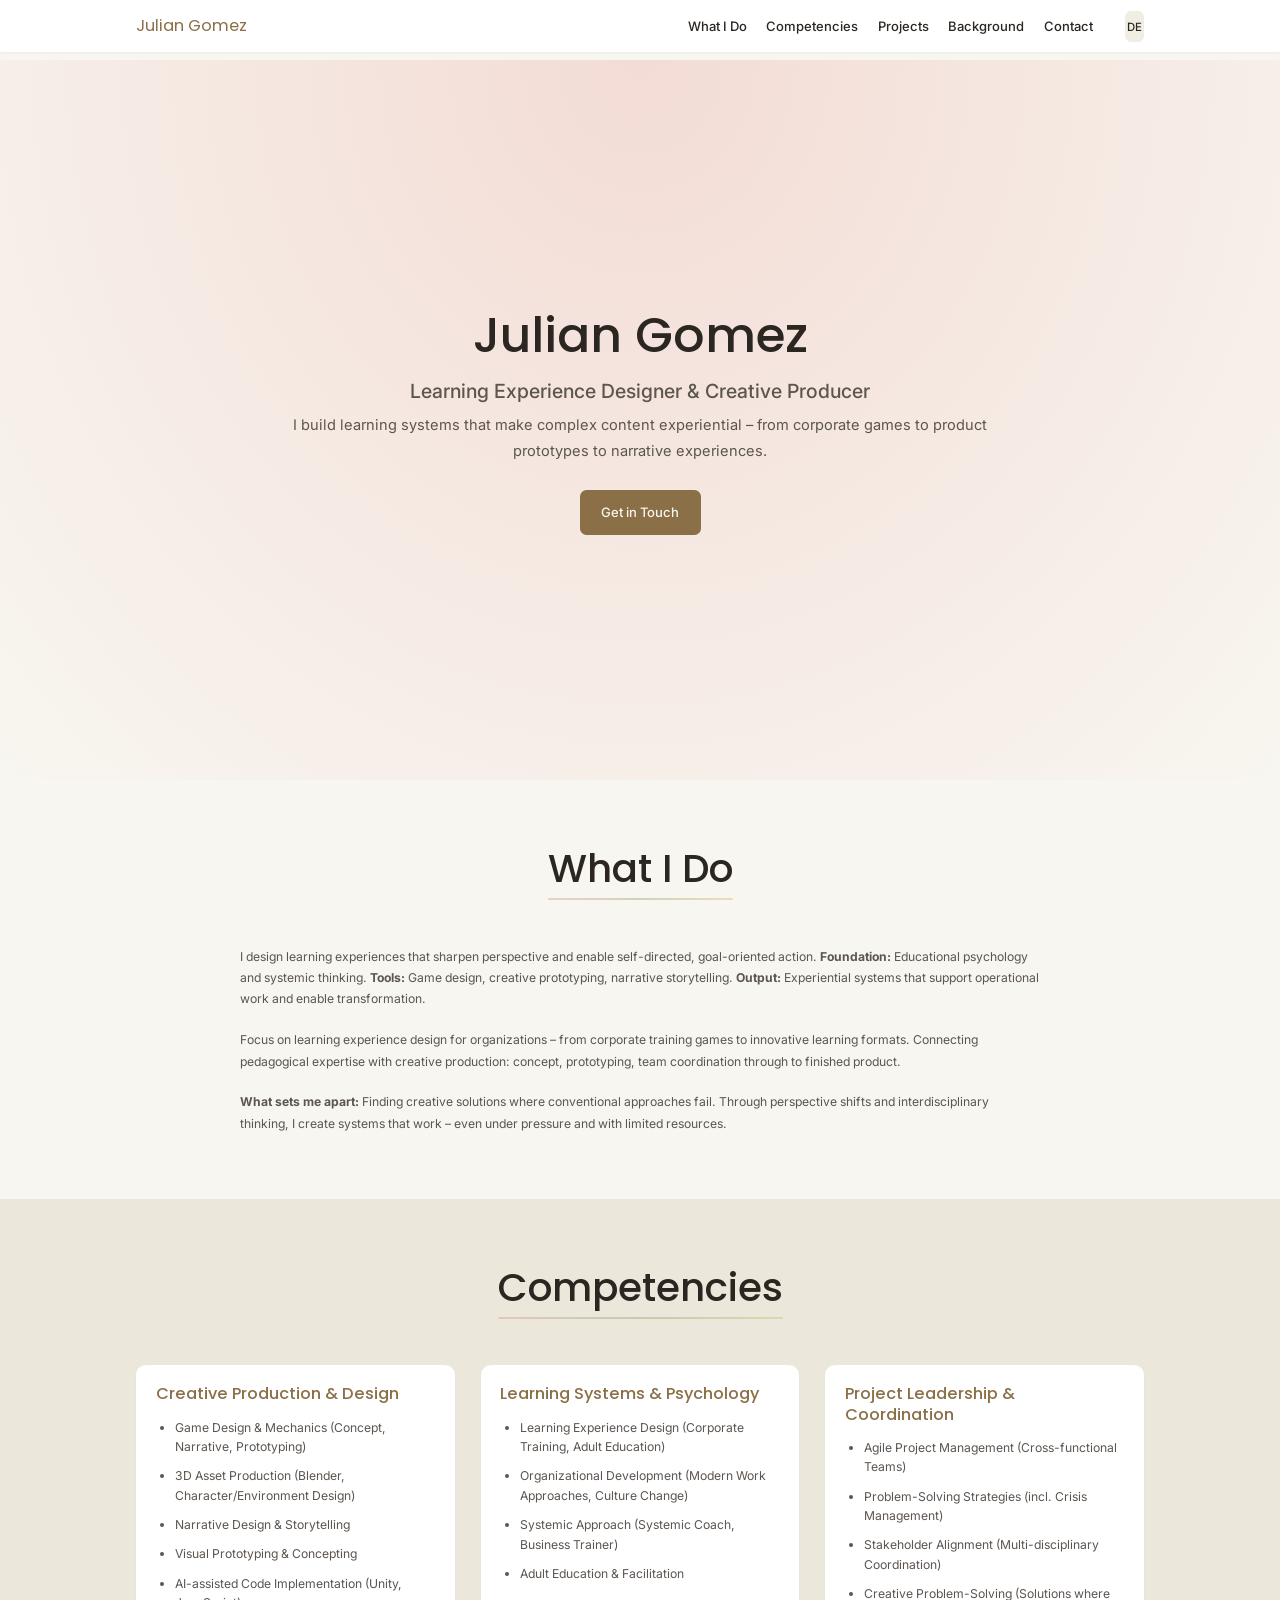
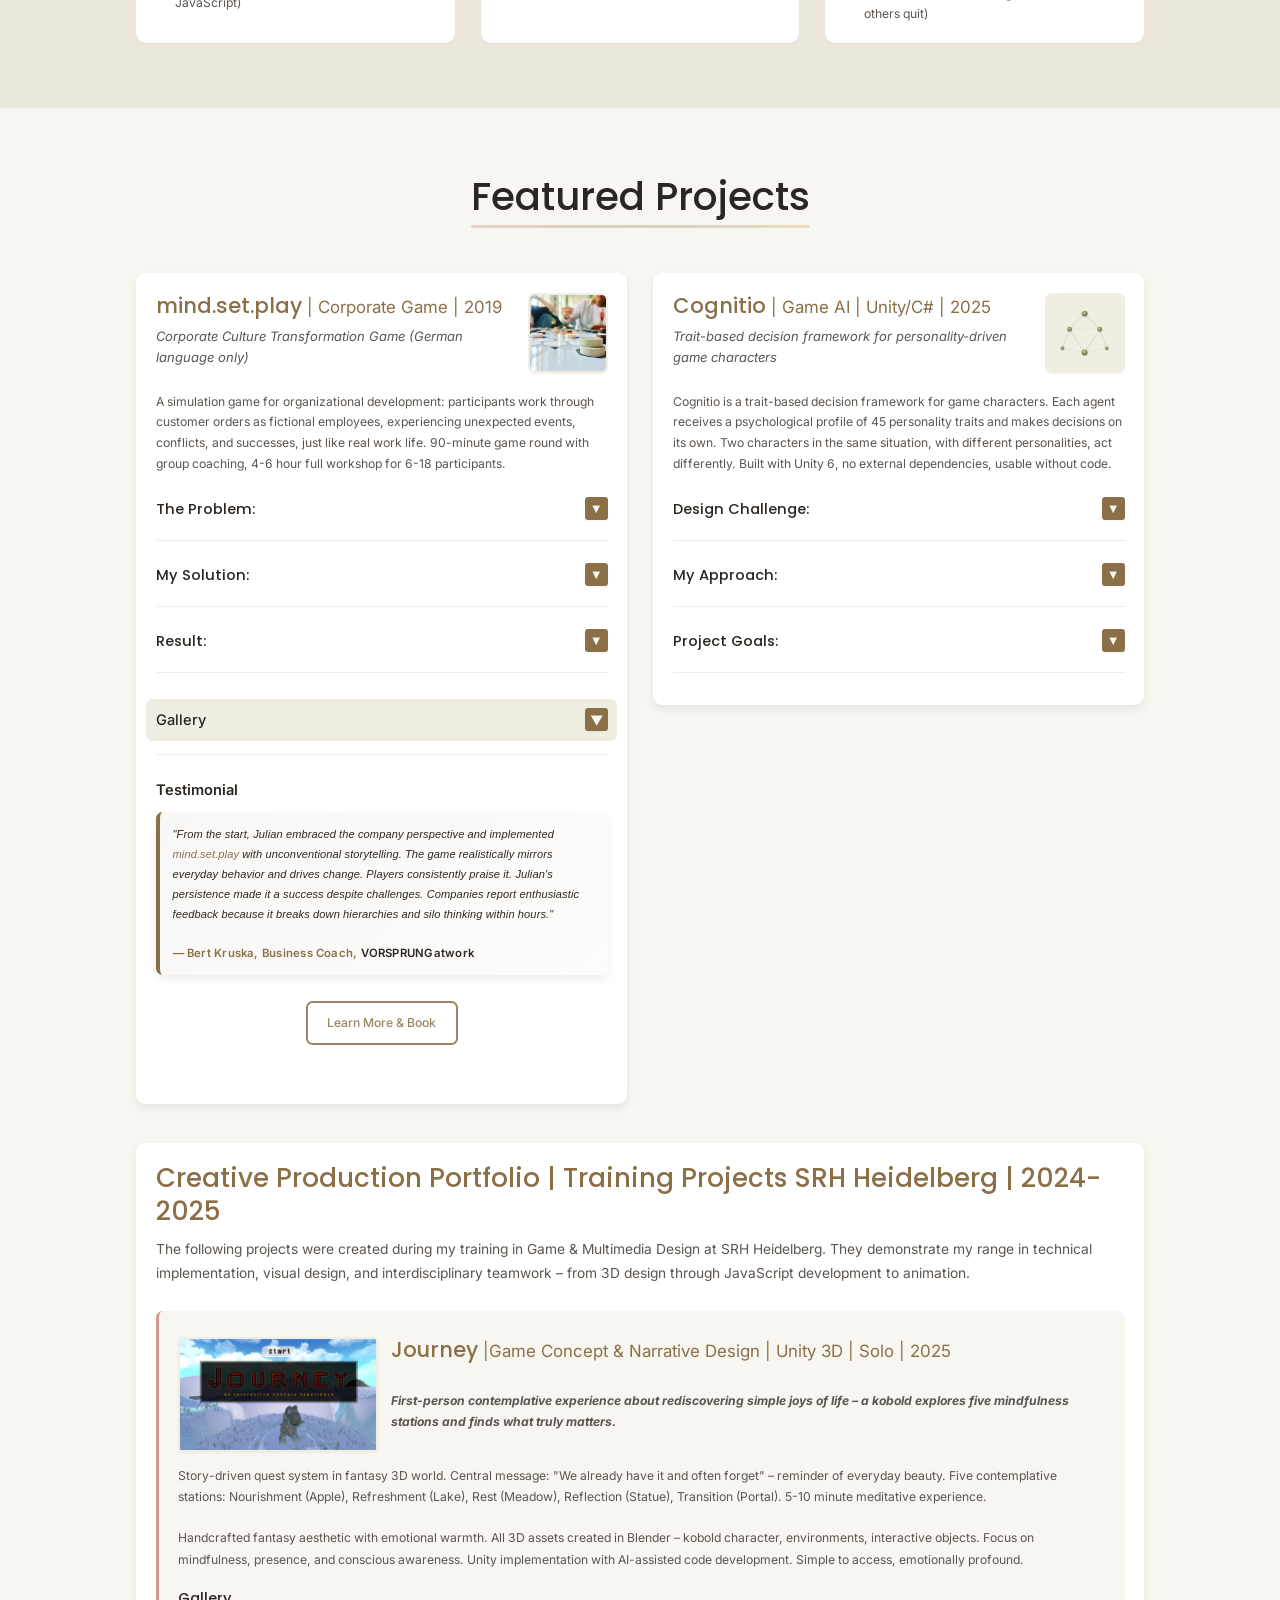
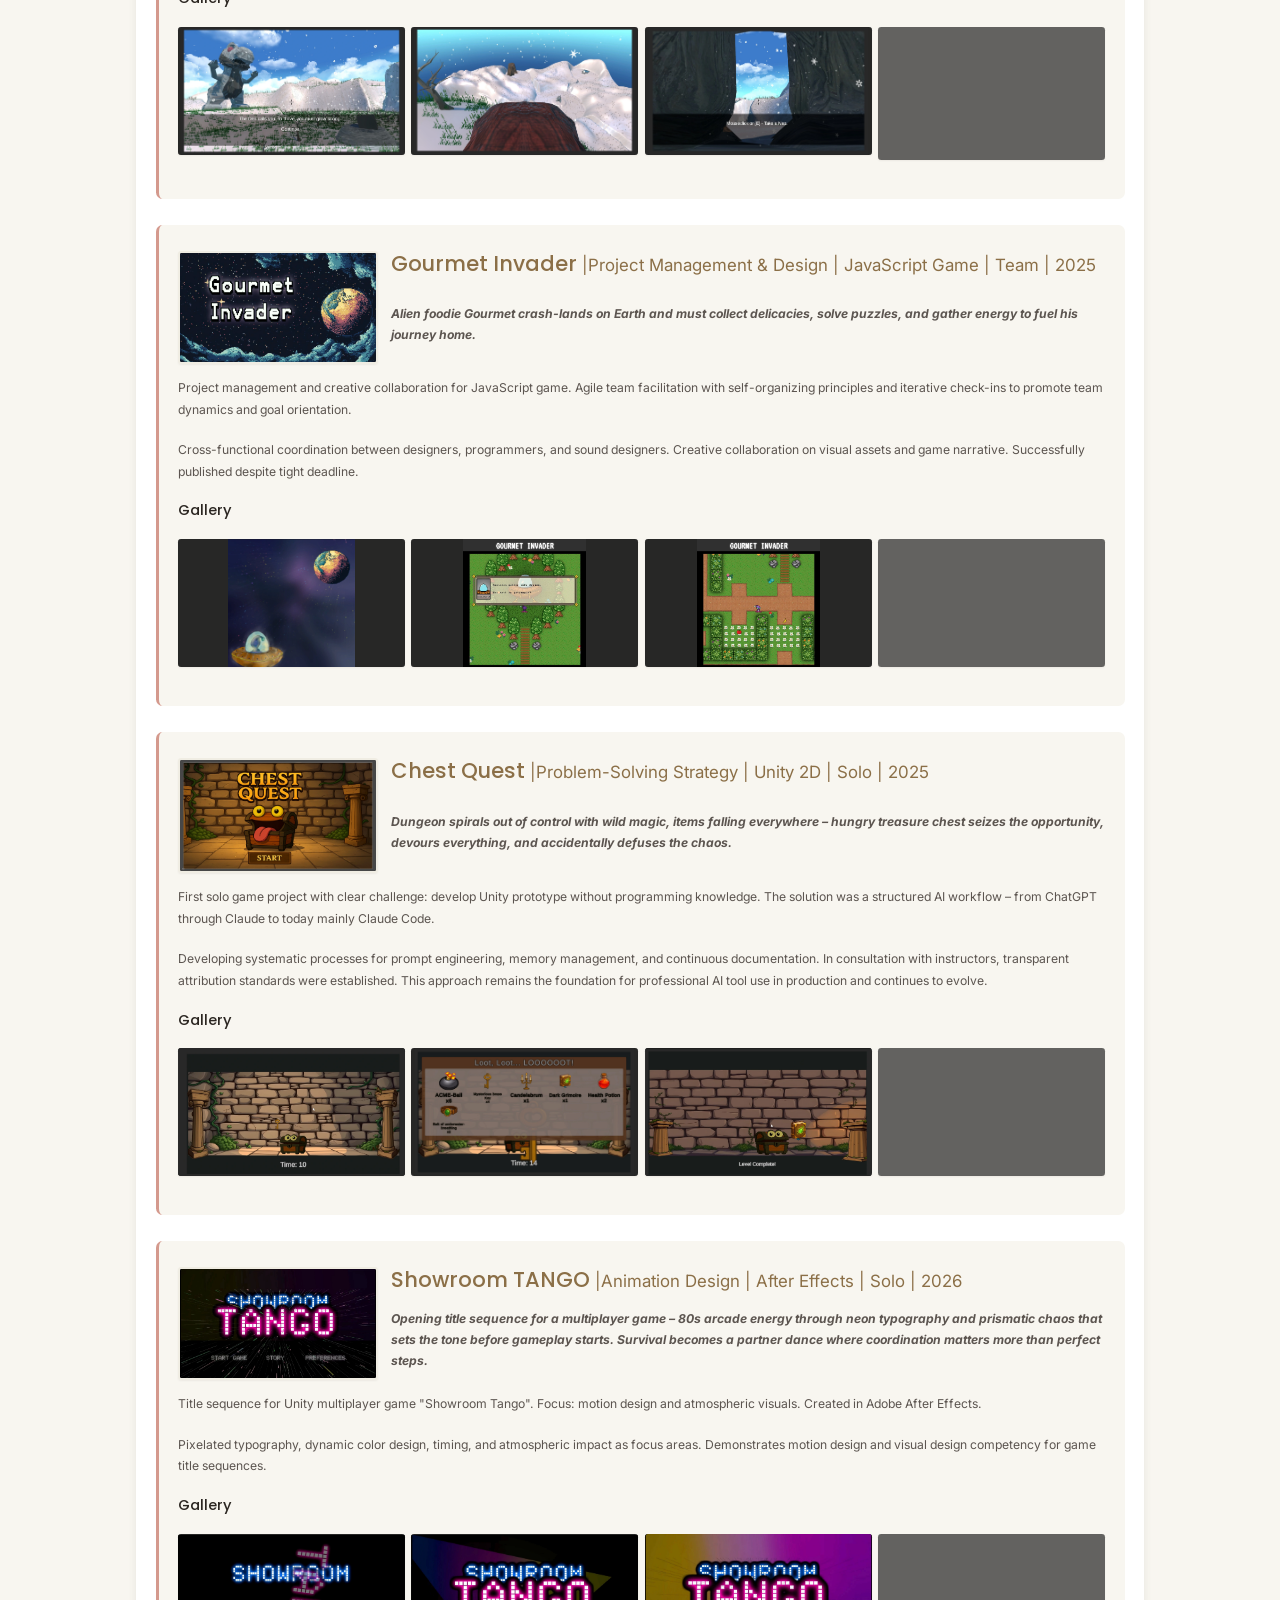
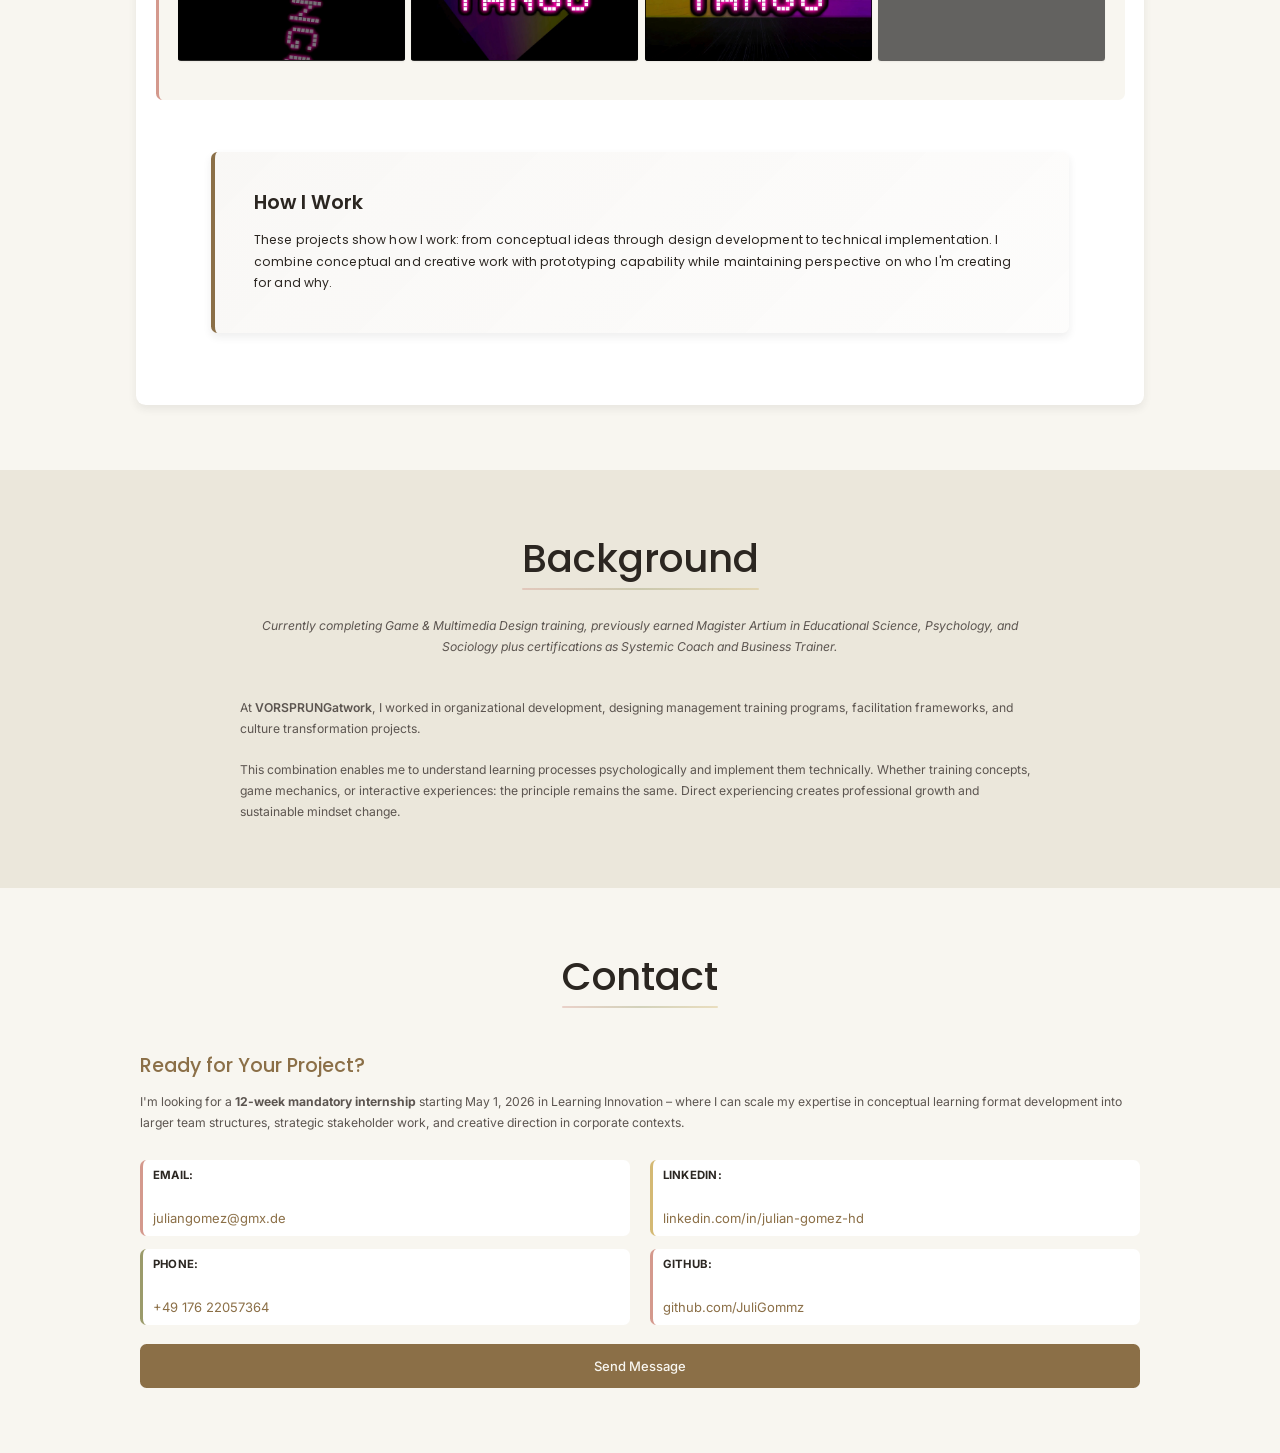
==== commit a4d24945: "style: scale down layout and unify body text sizes - Add html root font-size 13px (desktop) with 16p" ====
--- a/index-en.html
+++ b/index-en.html
@@ -30,7 +30,7 @@
     <link href="https://fonts.googleapis.com/css2?family=Poppins:wght@400;500;600&family=Inter:wght@400;500;600&display=swap" rel="stylesheet">
 
     <!-- Stylesheet -->
-    <link rel="stylesheet" href="css/styles.css?v=20260220k">
+    <link rel="stylesheet" href="css/styles.css?v=20260220l">
 </head>
 
 <body>
--- a/css/styles.css
+++ b/css/styles.css
@@ -58,13 +58,20 @@
    ============================================================================ */
 *, *::before, *::after { box-sizing: border-box; margin: 0; padding: 0; }
 
+html {
+  font-size: 13px;
+  overflow-x: hidden;
+}
+@media (max-width: 768px) {
+  html { font-size: 16px; }
+}
+
 body {
   font-family: var(--font-sans);
-  font-size: 16px;
+  font-size: 1rem;
   line-height: 1.6;
   color: var(--text-primary);
   background-color: var(--bg-primary);
-  overflow-x: hidden;
   transition: background-color 0.4s ease;
 }
 
@@ -95,7 +102,7 @@
 /* Container */
 .container {
   width: 100%;
-  max-width: 1280px;
+  max-width: 1060px;
   margin: 0 auto;
   padding: 0 1rem;
 }
@@ -244,7 +251,7 @@
   color: var(--text-secondary);
   line-height: 1.75;
   margin-bottom: var(--space-6);
-  font-size: 1.0625rem;
+  font-size: 0.9375rem;
 }
 
 .about-content p:last-child {
@@ -293,6 +300,7 @@
   color: var(--text-secondary);
   margin-bottom: var(--space-3);
   line-height: 1.6;
+  font-size: 0.9375rem;
 }
 
 .competency-pillar li:last-child {
@@ -657,7 +665,7 @@
 .project-intro {
   color: var(--text-secondary);
   line-height: 1.75;
-  font-size: 1.0625rem;
+  font-size: 0.9375rem;
   margin-bottom: var(--space-4);
 }
 
@@ -744,7 +752,7 @@
 
 .approach-card__text {
   font-family: var(--font-serif);
-  font-size: 1.125rem;
+  font-size: 0.9375rem;
   line-height: 1.8;
   color: var(--text-primary);
   margin: 0;
@@ -762,7 +770,7 @@
   }
 
   .approach-card__text {
-    font-size: 1rem;
+    font-size: 0.875rem;
   }
 }
 
@@ -869,7 +877,7 @@
 }
 
 .collapsible.active .collapsible-content {
-  max-height: 500px;
+  max-height: 1500px;
   padding-bottom: var(--space-4);
 }
 
@@ -922,6 +930,7 @@
 .project-mini p {
   color: var(--text-secondary);
   line-height: 1.75;
+  font-size: 0.9375rem;
   grid-column: 1 / -1;
   margin: 0;
 }
@@ -966,7 +975,7 @@
 .background-lead {
   max-width: 800px;
   margin: var(--space-6) auto var(--space-8);
-  font-size: 1rem;
+  font-size: 0.9375rem;
   line-height: 1.7;
   color: var(--text-secondary);
   font-style: italic;
@@ -975,7 +984,7 @@
 
 @media (max-width: 768px) {
   .background-lead {
-    font-size: 0.9375rem;
+    font-size: 0.875rem;
     margin: var(--space-4) auto var(--space-6);
   }
 }
@@ -993,7 +1002,7 @@
 
 .background-intro-card p {
   font-family: var(--font-serif);
-  font-size: 1.125rem;
+  font-size: 0.9375rem;
   line-height: 1.8;
   color: var(--text-primary);
   font-style: italic;
@@ -1006,7 +1015,7 @@
   }
 
   .background-intro-card p {
-    font-size: 1rem;
+    font-size: 0.875rem;
   }
 }
 
@@ -1019,7 +1028,7 @@
   color: var(--text-secondary);
   line-height: 1.75;
   margin-bottom: var(--space-6);
-  font-size: 1.0625rem;
+  font-size: 0.9375rem;
 }
 
 .background-content p:last-child {
@@ -1054,6 +1063,18 @@
   .featured-project {
     padding: var(--space-6);
   }
+
+  /* Fließtext mobile: einheitlich 0.875rem (14px) */
+  .about-content p,
+  .project-intro,
+  .contact-info p,
+  .project-header-simple p,
+  .featured-project__description,
+  .project-goals,
+  .collapsible-content,
+  .competency-pillar li,
+  .project-mini p,
+  .background-content p { font-size: 0.875rem; }
 }
 
 @media (max-width: 480px) {
@@ -1583,7 +1604,7 @@
 .contact-info p {
   color: var(--text-secondary);
   line-height: 1.75;
-  font-size: 1.0625rem;
+  font-size: 0.9375rem;
 }
 
 .contact-grid-new {
